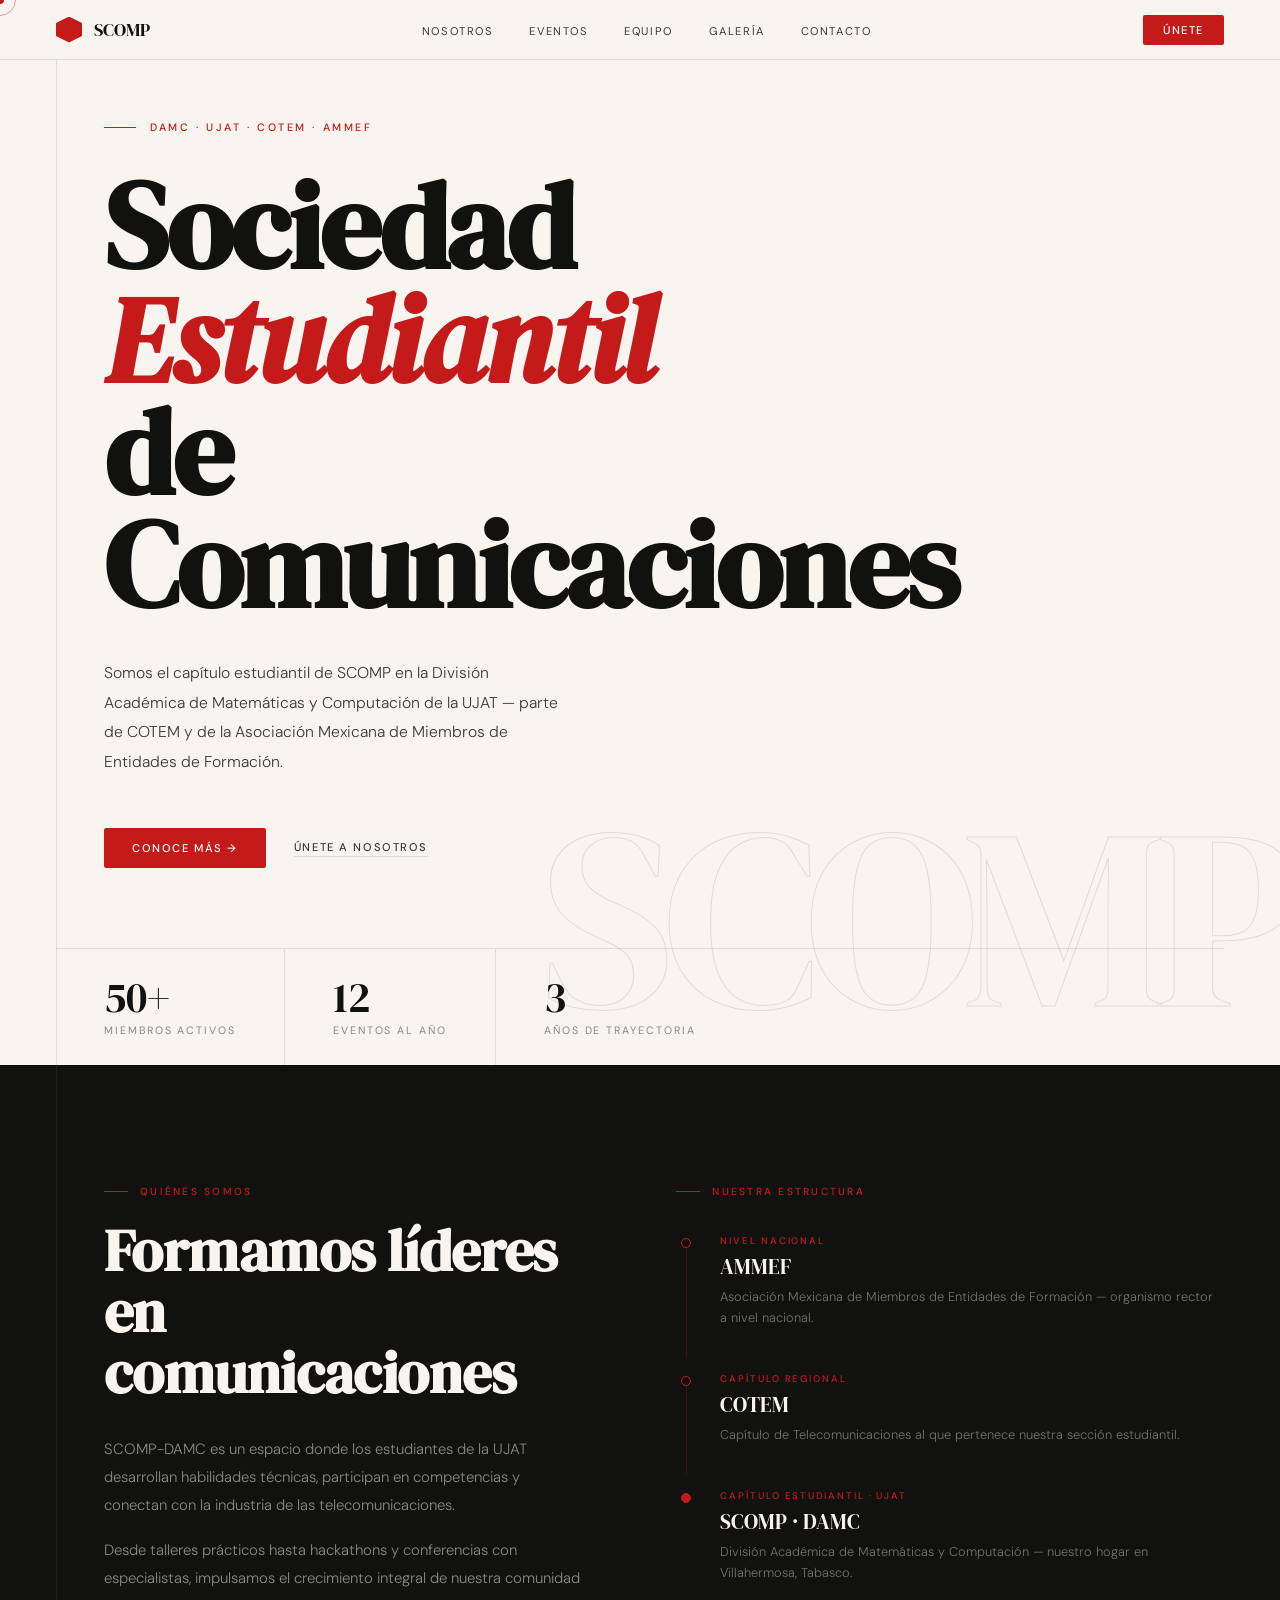
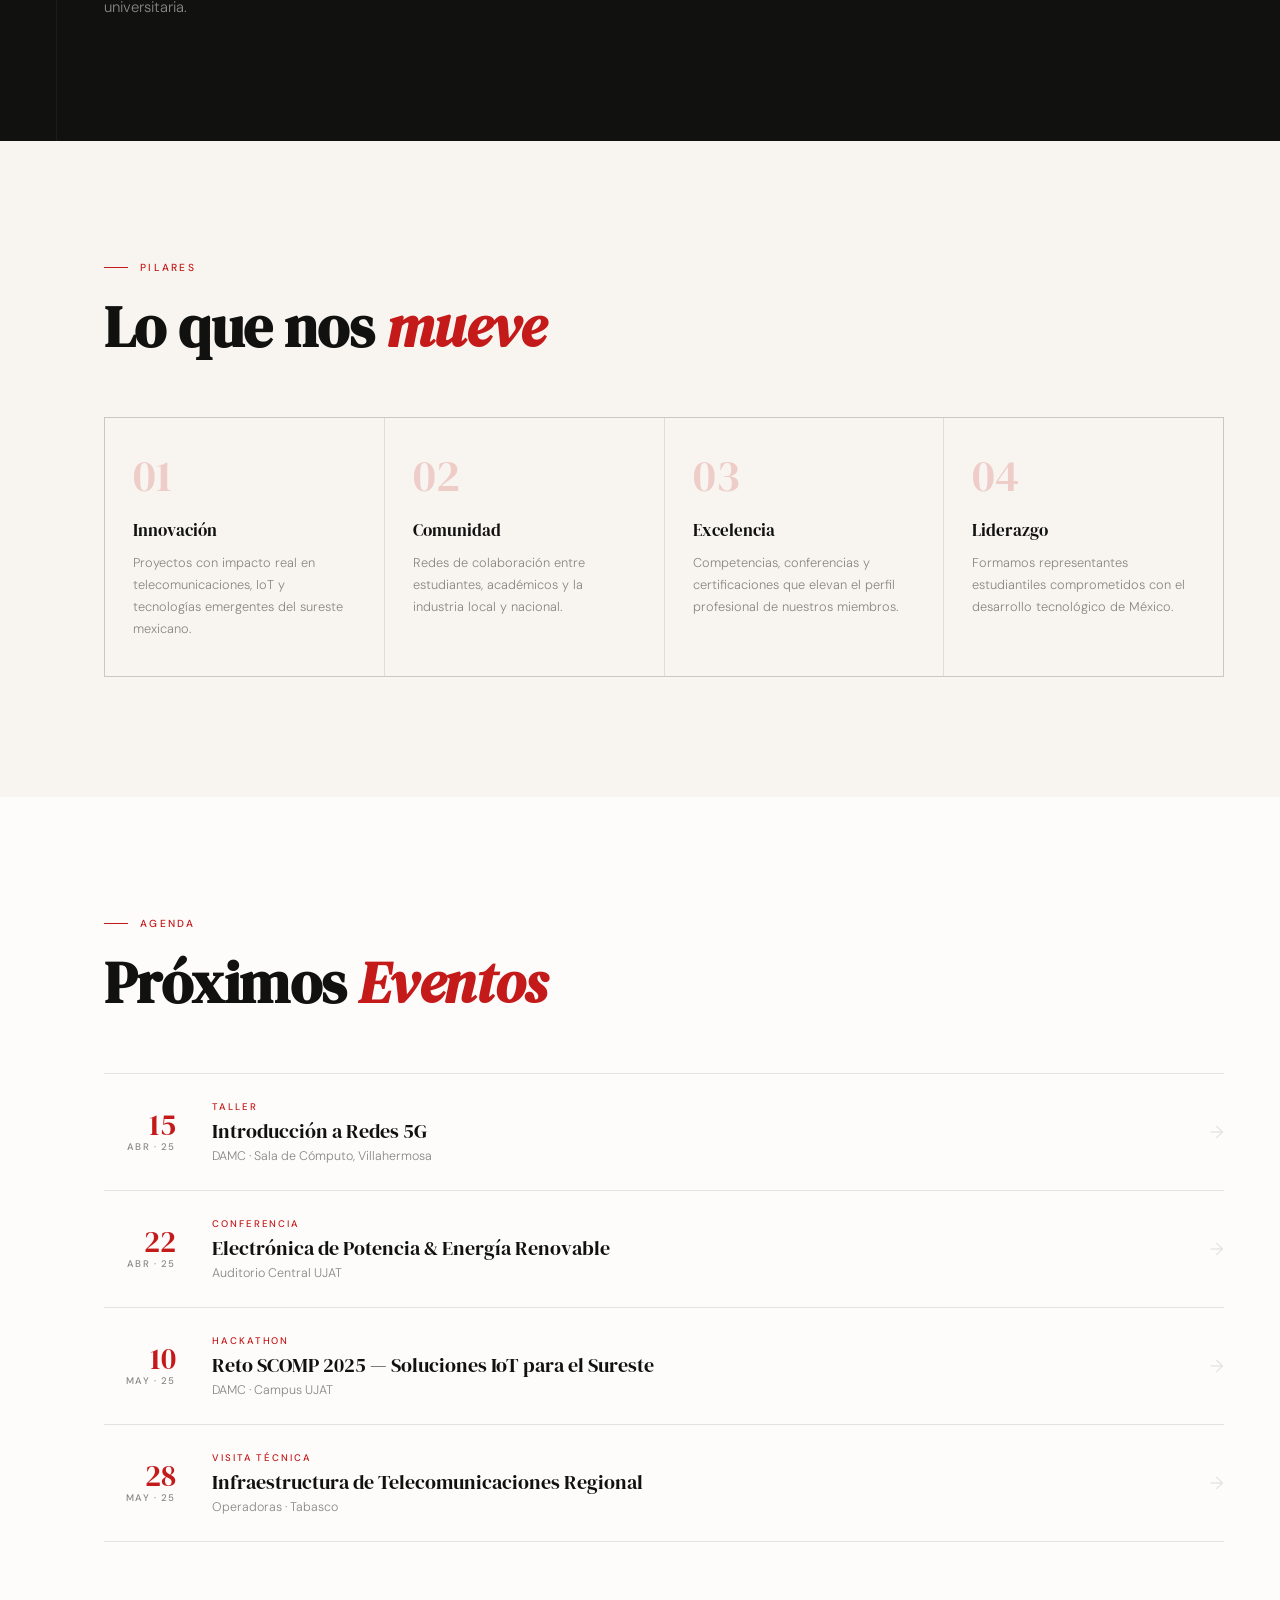
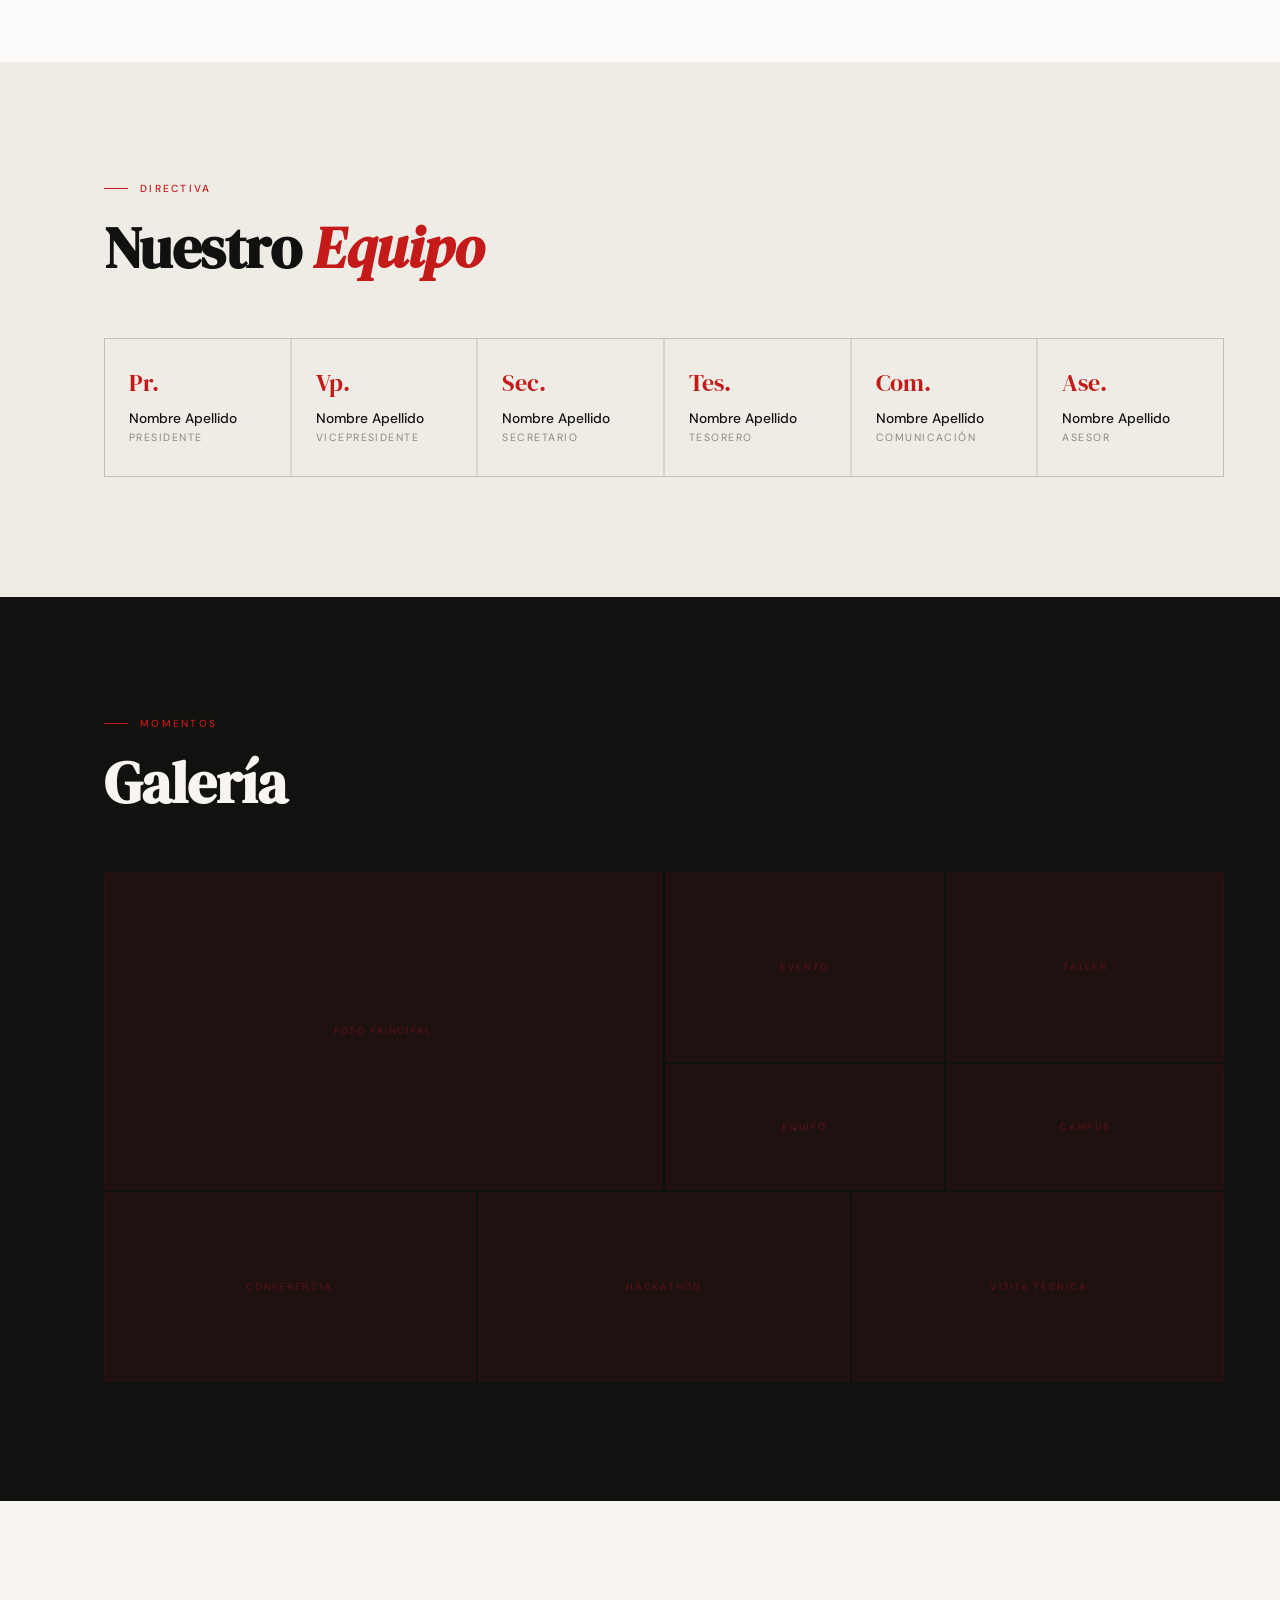
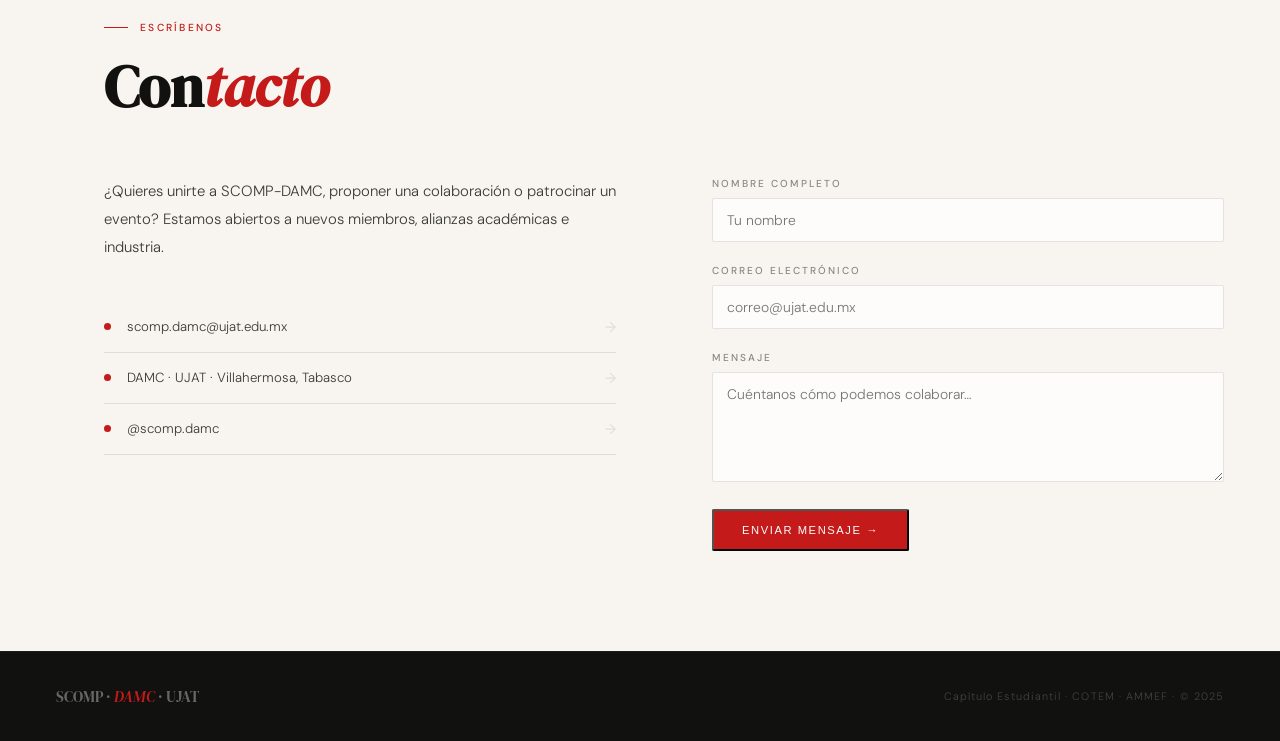
==== index.html @ 167474f5 "Rename SCOMP PAGINA.html to index.html" ====
<!DOCTYPE html>
<html lang="es">
<head>
  <meta charset="UTF-8"/>
  <meta name="viewport" content="width=device-width, initial-scale=1.0"/>
  <title>SCOMP · DAMC–UJAT</title>
  <link rel="preconnect" href="https://fonts.googleapis.com">
  <link href="https://fonts.googleapis.com/css2?family=DM+Serif+Display:ital@0;1&family=DM+Sans:ital,wght@0,200;0,300;0,400;0,500;1,300&display=swap" rel="stylesheet">
  <style>
    :root {
      --red:     #C41A1A;
      --red-dim: rgba(196,26,26,.08);
      --ink:     #111110;
      --ink-2:   #3a3a38;
      --ink-3:   #888882;
      --paper:   #F8F5F0;
      --paper-2: #EFECE6;
      --white:   #FDFCFB;
      --line:    rgba(17,17,16,.1);
      --serif:   'DM Serif Display', Georgia, serif;
      --sans:    'DM Sans', system-ui, sans-serif;
    }
    *, *::before, *::after { box-sizing: border-box; margin: 0; padding: 0; }
    html { scroll-behavior: smooth; }
    body {
      font-family: var(--sans);
      background: var(--paper);
      color: var(--ink);
      -webkit-font-smoothing: antialiased;
      overflow-x: hidden;
    }

    /* CURSOR */
    .cursor {
      width: 8px; height: 8px; background: var(--red); border-radius: 50%;
      position: fixed; top: 0; left: 0; z-index: 9999; pointer-events: none;
      transform: translate(-50%,-50%); transition: transform .12s ease;
    }
    .cursor-ring {
      width: 32px; height: 32px; border: 1px solid var(--red); border-radius: 50%;
      position: fixed; top: 0; left: 0; z-index: 9998; pointer-events: none;
      transform: translate(-50%,-50%); transition: transform .35s ease; opacity: .4;
    }

    /* NAV */
    nav {
      position: fixed; inset: 0 0 auto 0; z-index: 900;
      display: flex; align-items: center; justify-content: space-between;
      padding: 0 56px; height: 60px;
      background: rgba(248,245,240,.9);
      backdrop-filter: blur(20px);
      border-bottom: 1px solid var(--line);
    }
    .nav-brand { display: flex; align-items: center; gap: 12px; text-decoration: none; }
    .nav-mark {
      width: 26px; height: 26px; background: var(--red); flex-shrink: 0;
      clip-path: polygon(50% 0%,100% 25%,100% 75%,50% 100%,0% 75%,0% 25%);
    }
    .nav-name { font-family: var(--serif); font-size: 1.1rem; color: var(--ink); }
    .nav-links { display: flex; gap: 36px; list-style: none; }
    .nav-links a {
      font-size: .7rem; font-weight: 400; letter-spacing: .14em; text-transform: uppercase;
      color: var(--ink-2); text-decoration: none; position: relative; transition: color .2s;
    }
    .nav-links a::after {
      content: ''; position: absolute; left: 0; right: 100%; bottom: -2px;
      height: 1px; background: var(--red); transition: right .25s;
    }
    .nav-links a:hover { color: var(--red); }
    .nav-links a:hover::after { right: 0; }
    .nav-cta {
      font-size: .7rem; font-weight: 500; letter-spacing: .14em; text-transform: uppercase;
      color: var(--white); background: var(--red); padding: 8px 20px; border-radius: 2px;
      text-decoration: none; transition: opacity .2s;
    }
    .nav-cta:hover { opacity: .82; }

    /* HERO */
    #inicio {
      min-height: 100svh; padding: 120px 56px 0;
      display: grid; grid-template-rows: 1fr auto;
      position: relative; overflow: hidden;
    }
    #inicio::before {
      content: ''; position: absolute; left: 56px; top: 0; bottom: 0;
      width: 1px; background: var(--line);
    }
    .hero-content {
      display: flex; flex-direction: column; justify-content: center;
      padding-left: 48px; max-width: 820px;
    }
    .hero-eyebrow {
      display: flex; align-items: center; gap: 14px; margin-bottom: 36px;
    }
    .eyebrow-line { width: 32px; height: 1px; background: var(--red); }
    .eyebrow-text {
      font-size: .67rem; font-weight: 500; letter-spacing: .24em; text-transform: uppercase;
      color: var(--red);
    }
    .hero-h1 {
      font-family: var(--serif);
      font-size: clamp(4rem, 9.5vw, 8.5rem);
      line-height: .93; letter-spacing: -.02em; color: var(--ink); margin-bottom: 36px;
    }
    .hero-h1 em { font-style: italic; color: var(--red); }
    .hero-body {
      font-size: .98rem; font-weight: 300; line-height: 1.88;
      color: var(--ink-2); max-width: 460px; margin-bottom: 52px;
    }
    .hero-actions { display: flex; align-items: center; gap: 28px; }
    .btn {
      display: inline-flex; align-items: center; gap: 8px;
      font-size: .7rem; font-weight: 500; letter-spacing: .14em;
      text-transform: uppercase; text-decoration: none; transition: all .22s;
    }
    .btn-filled {
      background: var(--red); color: var(--white);
      padding: 13px 28px; border-radius: 2px;
    }
    .btn-filled:hover { opacity: .85; transform: translateY(-1px); }
    .btn-ghost {
      color: var(--ink-2); border-bottom: 1px solid var(--line); padding-bottom: 2px;
    }
    .btn-ghost:hover { color: var(--red); border-color: var(--red); }
    .hero-stats {
      display: flex; padding-left: 48px;
      border-top: 1px solid var(--line); margin-top: 80px;
    }
    .stat {
      padding: 28px 48px 28px 0; border-right: 1px solid var(--line); margin-right: 48px;
    }
    .stat:last-child { border-right: none; }
    .stat-n { font-family: var(--serif); font-size: 2.6rem; line-height: 1; color: var(--ink); margin-bottom: 4px; }
    .stat-l { font-size: .67rem; font-weight: 400; letter-spacing: .18em; text-transform: uppercase; color: var(--ink-3); }
    .hero-bg-word {
      position: absolute; right: -10px; bottom: 20px;
      font-family: var(--serif); font-size: clamp(9rem, 20vw, 18rem);
      color: transparent; -webkit-text-stroke: 1px var(--line);
      line-height: 1; user-select: none; pointer-events: none; letter-spacing: -.04em;
      animation: driftUp 14s ease-in-out infinite alternate;
    }
    @keyframes driftUp { from { transform: translateY(0); } to { transform: translateY(-28px); } }

    /* NOSOTROS */
    #nosotros { background: var(--ink); padding: 120px 56px; position: relative; overflow: hidden; }
    #nosotros::after {
      content: ''; position: absolute; top: 0; left: 56px;
      width: 1px; height: 100%; background: rgba(255,255,255,.05);
    }
    .about-grid {
      display: grid; grid-template-columns: 1fr 1.15fr; gap: 96px; padding-left: 48px;
    }
    .label { display: flex; align-items: center; gap: 12px; margin-bottom: 22px; }
    .label span {
      font-size: .64rem; font-weight: 500; letter-spacing: .22em; text-transform: uppercase; color: var(--red);
    }
    .label::before { content: ''; width: 24px; height: 1px; background: var(--red); }
    .section-h {
      font-family: var(--serif); font-size: clamp(2.2rem, 4.5vw, 3.8rem);
      line-height: 1.06; letter-spacing: -.01em;
    }
    .about-left .section-h { color: #F8F5F0; margin-bottom: 32px; }
    .about-desc { font-size: .93rem; font-weight: 300; line-height: 1.9; color: rgba(248,245,240,.52); }
    .about-desc + .about-desc { margin-top: 1.1em; }

    /* hierarchy */
    .hierarchy { display: flex; flex-direction: column; }
    .h-item { display: flex; align-items: stretch; gap: 24px; position: relative; }
    .h-spine { display: flex; flex-direction: column; align-items: center; flex-shrink: 0; width: 20px; }
    .h-dot {
      width: 10px; height: 10px; border-radius: 50%;
      border: 1.5px solid var(--red); background: transparent; flex-shrink: 0;
      margin-top: 18px; transition: background .2s;
    }
    .h-item:hover .h-dot { background: var(--red); }
    .h-line { flex: 1; width: 1px; background: rgba(196,26,26,.22); }
    .h-item:last-child .h-line { display: none; }
    .h-body { padding: 14px 0 30px; }
    .h-tag { font-size: .6rem; font-weight: 500; letter-spacing: .2em; text-transform: uppercase; color: var(--red); margin-bottom: 5px; }
    .h-name { font-family: var(--serif); font-size: 1.3rem; color: #F8F5F0; margin-bottom: 5px; }
    .h-desc { font-size: .8rem; font-weight: 300; line-height: 1.65; color: rgba(248,245,240,.42); }

    /* VALORES */
    #valores { background: var(--paper); padding: 120px 56px; }
    .valores-inner { padding-left: 48px; }
    .valores-grid {
      display: grid; grid-template-columns: repeat(4, 1fr);
      gap: 1px; background: var(--line); border: 1px solid var(--line); margin-top: 60px;
    }
    .valor-card { background: var(--paper); padding: 36px 28px; transition: background .22s; }
    .valor-card:hover { background: var(--paper-2); }
    .valor-num {
      font-family: var(--serif); font-size: 2.8rem; color: var(--red);
      opacity: .18; line-height: 1; margin-bottom: 20px;
    }
    .valor-title { font-family: var(--serif); font-size: 1.05rem; color: var(--ink); margin-bottom: 10px; }
    .valor-text { font-size: .8rem; font-weight: 300; line-height: 1.72; color: var(--ink-3); }

    /* EVENTOS */
    #eventos { background: var(--white); padding: 120px 56px; }
    .eventos-inner { padding-left: 48px; }
    .eventos-list { margin-top: 60px; }
    .event-row {
      display: grid; grid-template-columns: 72px 1fr auto;
      align-items: center; gap: 36px;
      padding: 26px 0; border-top: 1px solid var(--line);
      transition: padding-left .22s, padding-right .22s;
    }
    .event-row:last-child { border-bottom: 1px solid var(--line); }
    .event-row:hover { padding-left: 14px; padding-right: 14px; }
    .event-date-col { text-align: right; flex-shrink: 0; }
    .event-dd { font-family: var(--serif); font-size: 1.9rem; line-height: 1; color: var(--red); }
    .event-mmyy { font-size: .6rem; font-weight: 500; letter-spacing: .16em; text-transform: uppercase; color: var(--ink-3); }
    .event-kind { font-size: .6rem; font-weight: 500; letter-spacing: .2em; text-transform: uppercase; color: var(--red); margin-bottom: 4px; }
    .event-name { font-family: var(--serif); font-size: 1.25rem; color: var(--ink); margin-bottom: 3px; }
    .event-place { font-size: .78rem; font-weight: 300; color: var(--ink-3); }
    .event-arrow { font-size: 1.1rem; color: var(--line); transition: color .2s, transform .2s; flex-shrink: 0; }
    .event-row:hover .event-arrow { color: var(--red); transform: translateX(4px); }

    /* EQUIPO */
    #equipo { background: var(--paper-2); padding: 120px 56px; }
    .equipo-inner { padding-left: 48px; }
    .equipo-grid {
      display: grid; grid-template-columns: repeat(auto-fill, minmax(175px, 1fr));
      gap: 2px; background: var(--line); border: 1px solid var(--line); margin-top: 60px;
    }
    .member { background: var(--paper-2); padding: 32px 24px; transition: background .2s; }
    .member:hover { background: var(--white); }
    .member-initials { font-family: var(--serif); font-size: 1.5rem; color: var(--red); margin-bottom: 14px; line-height: 1; }
    .member-name { font-size: .86rem; font-weight: 500; color: var(--ink); margin-bottom: 4px; }
    .member-role { font-size: .66rem; font-weight: 400; letter-spacing: .14em; text-transform: uppercase; color: var(--ink-3); }

    /* GALERÍA */
    #galeria { background: var(--ink); padding: 120px 56px; }
    .galeria-inner { padding-left: 48px; }
    #galeria .section-h { color: #F8F5F0; margin-bottom: 60px; }
    .gallery-masonry {
      display: grid; grid-template-columns: repeat(12, 1fr);
      grid-auto-rows: 60px; gap: 4px;
    }
    .gimg {
      background: rgba(196,26,26,.07); border: 1px solid rgba(196,26,26,.1);
      display: flex; align-items: center; justify-content: center;
      transition: background .25s, border-color .25s;
    }
    .gimg:hover { background: rgba(196,26,26,.15); border-color: rgba(196,26,26,.28); }
    .gimg:nth-child(1) { grid-column: 1 / 7; grid-row: span 5; }
    .gimg:nth-child(2) { grid-column: 7 / 10; grid-row: span 3; }
    .gimg:nth-child(3) { grid-column: 10 / 13; grid-row: span 3; }
    .gimg:nth-child(4) { grid-column: 7 / 10; grid-row: span 2; }
    .gimg:nth-child(5) { grid-column: 10 / 13; grid-row: span 2; }
    .gimg:nth-child(6) { grid-column: 1 / 5; grid-row: span 3; }
    .gimg:nth-child(7) { grid-column: 5 / 9; grid-row: span 3; }
    .gimg:nth-child(8) { grid-column: 9 / 13; grid-row: span 3; }
    .gimg-label { font-size: .6rem; font-weight: 500; letter-spacing: .18em; text-transform: uppercase; color: rgba(196,26,26,.35); }

    /* CONTACTO */
    #contacto { background: var(--paper); padding: 120px 56px 100px; }
    .contacto-inner { padding-left: 48px; }
    .contacto-grid { display: grid; grid-template-columns: 1fr 1fr; gap: 96px; margin-top: 60px; }
    .contacto-left p { font-size: .93rem; font-weight: 300; line-height: 1.9; color: var(--ink-2); margin-bottom: 40px; }
    .contact-item {
      display: flex; align-items: center; gap: 16px;
      padding: 16px 0; border-bottom: 1px solid var(--line);
      text-decoration: none; transition: padding-left .2s;
    }
    .contact-item:hover { padding-left: 6px; }
    .ci-icon { width: 7px; height: 7px; border-radius: 50%; background: var(--red); flex-shrink: 0; }
    .ci-text { font-size: .83rem; font-weight: 300; color: var(--ink-2); }
    .ci-arrow { margin-left: auto; font-size: .9rem; color: var(--line); transition: color .2s; }
    .contact-item:hover .ci-arrow { color: var(--red); }
    .field { margin-bottom: 22px; }
    .field label {
      display: block; font-size: .63rem; font-weight: 500; letter-spacing: .2em;
      text-transform: uppercase; color: var(--ink-3); margin-bottom: 8px;
    }
    .field input, .field textarea {
      width: 100%; background: var(--white); border: 1px solid var(--line);
      border-radius: 2px; padding: 12px 14px;
      font-family: var(--sans); font-size: .87rem; font-weight: 300; color: var(--ink);
      outline: none; transition: border-color .2s;
    }
    .field input:focus, .field textarea:focus { border-color: var(--red); }
    .field textarea { min-height: 110px; resize: vertical; }

    /* FOOTER */
    footer {
      background: var(--ink); padding: 34px 56px;
      display: flex; align-items: center; justify-content: space-between;
      border-top: 1px solid rgba(255,255,255,.05);
    }
    .footer-brand { font-family: var(--serif); font-size: .95rem; color: rgba(248,245,240,.38); }
    .footer-brand em { font-style: italic; color: var(--red); }
    .footer-meta { font-size: .67rem; font-weight: 300; letter-spacing: .1em; color: rgba(248,245,240,.22); }

    /* REVEAL */
    .reveal { opacity: 0; transform: translateY(22px); transition: opacity .65s ease, transform .65s ease; }
    .reveal.visible { opacity: 1; transform: translateY(0); }

    /* RESPONSIVE */
    @media (max-width: 960px) {
      nav { padding: 0 24px; }
      .nav-links { display: none; }
      #inicio, #nosotros, #valores, #eventos, #equipo, #galeria, #contacto { padding-left: 24px; padding-right: 24px; }
      #inicio::before { left: 24px; }
      .hero-content, .about-grid, .valores-inner, .eventos-inner, .equipo-inner, .galeria-inner, .contacto-inner { padding-left: 16px; }
      .about-grid { grid-template-columns: 1fr; gap: 56px; }
      .valores-grid { grid-template-columns: 1fr 1fr; }
      .contacto-grid { grid-template-columns: 1fr; gap: 48px; }
      .gallery-masonry { display: grid; grid-template-columns: 1fr 1fr; grid-auto-rows: 100px; }
      .gimg:nth-child(n) { grid-column: span 1 !important; grid-row: span 1 !important; }
      .gimg:nth-child(1) { grid-column: span 2 !important; grid-row: span 2 !important; }
      footer { padding: 28px 24px; flex-direction: column; gap: 10px; text-align: center; }
    }
  </style>
</head>
<body>

  <div class="cursor" id="cur"></div>
  <div class="cursor-ring" id="ring"></div>

  <!-- NAV -->
  <nav>
    <a href="#inicio" class="nav-brand">
      <div class="nav-mark"></div>
      <span class="nav-name">SCOMP</span>
    </a>
    <ul class="nav-links">
      <li><a href="#nosotros">Nosotros</a></li>
      <li><a href="#eventos">Eventos</a></li>
      <li><a href="#equipo">Equipo</a></li>
      <li><a href="#galeria">Galería</a></li>
      <li><a href="#contacto">Contacto</a></li>
    </ul>
    <a href="#contacto" class="nav-cta">Únete</a>
  </nav>

  <!-- HERO -->
  <section id="inicio">
    <div class="hero-bg-word">SCOMP</div>
    <div class="hero-content">
      <div class="hero-eyebrow reveal">
        <div class="eyebrow-line"></div>
        <span class="eyebrow-text">DAMC · UJAT · COTEM · AMMEF</span>
      </div>
      <h1 class="hero-h1 reveal">
        Sociedad<br/><em>Estudiantil</em><br/>de Comunicaciones
      </h1>
      <p class="hero-body reveal">
        Somos el capítulo estudiantil de SCOMP en la División Académica de Matemáticas y
        Computación de la UJAT — parte de COTEM y de la Asociación Mexicana de Miembros
        de Entidades de Formación.
      </p>
      <div class="hero-actions reveal">
        <a href="#nosotros" class="btn btn-filled">Conoce más &rarr;</a>
        <a href="#contacto" class="btn btn-ghost">Únete a nosotros</a>
      </div>
    </div>
    <div class="hero-stats reveal">
      <div class="stat">
        <div class="stat-n">50+</div>
        <div class="stat-l">Miembros activos</div>
      </div>
      <div class="stat">
        <div class="stat-n">12</div>
        <div class="stat-l">Eventos al año</div>
      </div>
      <div class="stat">
        <div class="stat-n">3</div>
        <div class="stat-l">Años de trayectoria</div>
      </div>
    </div>
  </section>

  <!-- NOSOTROS -->
  <section id="nosotros">
    <div class="about-grid">
      <div class="about-left reveal">
        <div class="label"><span>Quiénes somos</span></div>
        <h2 class="section-h">Formamos líderes en comunicaciones</h2>
        <p class="about-desc">SCOMP-DAMC es un espacio donde los estudiantes de la UJAT desarrollan habilidades técnicas, participan en competencias y conectan con la industria de las telecomunicaciones.</p>
        <p class="about-desc">Desde talleres prácticos hasta hackathons y conferencias con especialistas, impulsamos el crecimiento integral de nuestra comunidad universitaria.</p>
      </div>
      <div class="reveal">
        <div class="label"><span>Nuestra estructura</span></div>
        <div class="hierarchy">
          <div class="h-item">
            <div class="h-spine"><div class="h-dot"></div><div class="h-line"></div></div>
            <div class="h-body">
              <div class="h-tag">Nivel Nacional</div>
              <div class="h-name">AMMEF</div>
              <div class="h-desc">Asociación Mexicana de Miembros de Entidades de Formación — organismo rector a nivel nacional.</div>
            </div>
          </div>
          <div class="h-item">
            <div class="h-spine"><div class="h-dot"></div><div class="h-line"></div></div>
            <div class="h-body">
              <div class="h-tag">Capítulo Regional</div>
              <div class="h-name">COTEM</div>
              <div class="h-desc">Capítulo de Telecomunicaciones al que pertenece nuestra sección estudiantil.</div>
            </div>
          </div>
          <div class="h-item">
            <div class="h-spine"><div class="h-dot" style="background:var(--red);border-color:var(--red);"></div></div>
            <div class="h-body">
              <div class="h-tag">Capítulo Estudiantil · UJAT</div>
              <div class="h-name">SCOMP · DAMC</div>
              <div class="h-desc">División Académica de Matemáticas y Computación — nuestro hogar en Villahermosa, Tabasco.</div>
            </div>
          </div>
        </div>
      </div>
    </div>
  </section>

  <!-- VALORES -->
  <section id="valores">
    <div class="valores-inner">
      <div class="label reveal"><span>Pilares</span></div>
      <h2 class="section-h reveal" style="color:var(--ink)">Lo que nos <em style="font-family:var(--serif);color:var(--red)">mueve</em></h2>
      <div class="valores-grid">
        <div class="valor-card reveal"><div class="valor-num">01</div><div class="valor-title">Innovación</div><div class="valor-text">Proyectos con impacto real en telecomunicaciones, IoT y tecnologías emergentes del sureste mexicano.</div></div>
        <div class="valor-card reveal"><div class="valor-num">02</div><div class="valor-title">Comunidad</div><div class="valor-text">Redes de colaboración entre estudiantes, académicos y la industria local y nacional.</div></div>
        <div class="valor-card reveal"><div class="valor-num">03</div><div class="valor-title">Excelencia</div><div class="valor-text">Competencias, conferencias y certificaciones que elevan el perfil profesional de nuestros miembros.</div></div>
        <div class="valor-card reveal"><div class="valor-num">04</div><div class="valor-title">Liderazgo</div><div class="valor-text">Formamos representantes estudiantiles comprometidos con el desarrollo tecnológico de México.</div></div>
      </div>
    </div>
  </section>

  <!-- EVENTOS -->
  <section id="eventos">
    <div class="eventos-inner">
      <div class="label reveal"><span>Agenda</span></div>
      <h2 class="section-h reveal" style="color:var(--ink)">Próximos <em style="font-family:var(--serif);color:var(--red)">Eventos</em></h2>
      <div class="eventos-list">
        <div class="event-row reveal">
          <div class="event-date-col"><div class="event-dd">15</div><div class="event-mmyy">Abr · 25</div></div>
          <div><div class="event-kind">Taller</div><div class="event-name">Introducción a Redes 5G</div><div class="event-place">DAMC · Sala de Cómputo, Villahermosa</div></div>
          <div class="event-arrow">→</div>
        </div>
        <div class="event-row reveal">
          <div class="event-date-col"><div class="event-dd">22</div><div class="event-mmyy">Abr · 25</div></div>
          <div><div class="event-kind">Conferencia</div><div class="event-name">Electrónica de Potencia & Energía Renovable</div><div class="event-place">Auditorio Central UJAT</div></div>
          <div class="event-arrow">→</div>
        </div>
        <div class="event-row reveal">
          <div class="event-date-col"><div class="event-dd">10</div><div class="event-mmyy">May · 25</div></div>
          <div><div class="event-kind">Hackathon</div><div class="event-name">Reto SCOMP 2025 — Soluciones IoT para el Sureste</div><div class="event-place">DAMC · Campus UJAT</div></div>
          <div class="event-arrow">→</div>
        </div>
        <div class="event-row reveal">
          <div class="event-date-col"><div class="event-dd">28</div><div class="event-mmyy">May · 25</div></div>
          <div><div class="event-kind">Visita Técnica</div><div class="event-name">Infraestructura de Telecomunicaciones Regional</div><div class="event-place">Operadoras · Tabasco</div></div>
          <div class="event-arrow">→</div>
        </div>
      </div>
    </div>
  </section>

  <!-- EQUIPO -->
  <section id="equipo">
    <div class="equipo-inner">
      <div class="label reveal"><span>Directiva</span></div>
      <h2 class="section-h reveal" style="color:var(--ink)">Nuestro <em style="font-family:var(--serif);color:var(--red)">Equipo</em></h2>
      <div class="equipo-grid">
        <div class="member reveal"><div class="member-initials">Pr.</div><div class="member-name">Nombre Apellido</div><div class="member-role">Presidente</div></div>
        <div class="member reveal"><div class="member-initials">Vp.</div><div class="member-name">Nombre Apellido</div><div class="member-role">Vicepresidente</div></div>
        <div class="member reveal"><div class="member-initials">Sec.</div><div class="member-name">Nombre Apellido</div><div class="member-role">Secretario</div></div>
        <div class="member reveal"><div class="member-initials">Tes.</div><div class="member-name">Nombre Apellido</div><div class="member-role">Tesorero</div></div>
        <div class="member reveal"><div class="member-initials">Com.</div><div class="member-name">Nombre Apellido</div><div class="member-role">Comunicación</div></div>
        <div class="member reveal"><div class="member-initials">Ase.</div><div class="member-name">Nombre Apellido</div><div class="member-role">Asesor</div></div>
      </div>
    </div>
  </section>

  <!-- GALERÍA -->
  <section id="galeria">
    <div class="galeria-inner">
      <div class="label reveal"><span>Momentos</span></div>
      <h2 class="section-h reveal">Galería</h2>
      <div class="gallery-masonry">
        <div class="gimg reveal"><span class="gimg-label">Foto principal</span></div>
        <div class="gimg reveal"><span class="gimg-label">Evento</span></div>
        <div class="gimg reveal"><span class="gimg-label">Taller</span></div>
        <div class="gimg reveal"><span class="gimg-label">Equipo</span></div>
        <div class="gimg reveal"><span class="gimg-label">Campus</span></div>
        <div class="gimg reveal"><span class="gimg-label">Conferencia</span></div>
        <div class="gimg reveal"><span class="gimg-label">Hackathon</span></div>
        <div class="gimg reveal"><span class="gimg-label">Visita técnica</span></div>
      </div>
    </div>
  </section>

  <!-- CONTACTO -->
  <section id="contacto">
    <div class="contacto-inner">
      <div class="label reveal"><span>Escríbenos</span></div>
      <h2 class="section-h reveal" style="color:var(--ink)">Con<em style="color:var(--red)">tacto</em></h2>
      <div class="contacto-grid">
        <div class="contacto-left reveal">
          <p>¿Quieres unirte a SCOMP-DAMC, proponer una colaboración o patrocinar un evento? Estamos abiertos a nuevos miembros, alianzas académicas e industria.</p>
          <a href="mailto:scomp.damc@ujat.edu.mx" class="contact-item">
            <div class="ci-icon"></div><span class="ci-text">scomp.damc@ujat.edu.mx</span><span class="ci-arrow">→</span>
          </a>
          <a href="#" class="contact-item">
            <div class="ci-icon"></div><span class="ci-text">DAMC · UJAT · Villahermosa, Tabasco</span><span class="ci-arrow">→</span>
          </a>
          <a href="https://instagram.com/scomp.damc" class="contact-item" target="_blank">
            <div class="ci-icon"></div><span class="ci-text">@scomp.damc</span><span class="ci-arrow">→</span>
          </a>
        </div>
        <form onsubmit="return false;" class="reveal">
          <div class="field"><label>Nombre completo</label><input type="text" placeholder="Tu nombre"></div>
          <div class="field"><label>Correo electrónico</label><input type="email" placeholder="correo@ujat.edu.mx"></div>
          <div class="field"><label>Mensaje</label><textarea placeholder="Cuéntanos cómo podemos colaborar…"></textarea></div>
          <button class="btn btn-filled" type="submit">Enviar mensaje &rarr;</button>
        </form>
      </div>
    </div>
  </section>

  <!-- FOOTER -->
  <footer>
    <div class="footer-brand">SCOMP · <em>DAMC</em> · UJAT</div>
    <div class="footer-meta">Capítulo Estudiantil · COTEM · AMMEF · © 2025</div>
  </footer>

  <script>
    // Custom cursor
    const cur = document.getElementById('cur');
    const ring = document.getElementById('ring');
    document.addEventListener('mousemove', e => {
      cur.style.left = e.clientX + 'px';
      cur.style.top  = e.clientY + 'px';
      ring.style.left = e.clientX + 'px';
      ring.style.top  = e.clientY + 'px';
    });

    // Scroll reveal
    const obs = new IntersectionObserver(entries => {
      entries.forEach(e => {
        if (e.isIntersecting) {
          e.target.classList.add('visible');
          obs.unobserve(e.target);
        }
      });
    }, { threshold: 0.1 });

    document.querySelectorAll('.reveal').forEach((el, i) => {
      el.style.transitionDelay = (i % 4) * 0.08 + 's';
      obs.observe(el);
    });
  </script>
</body>
</html>
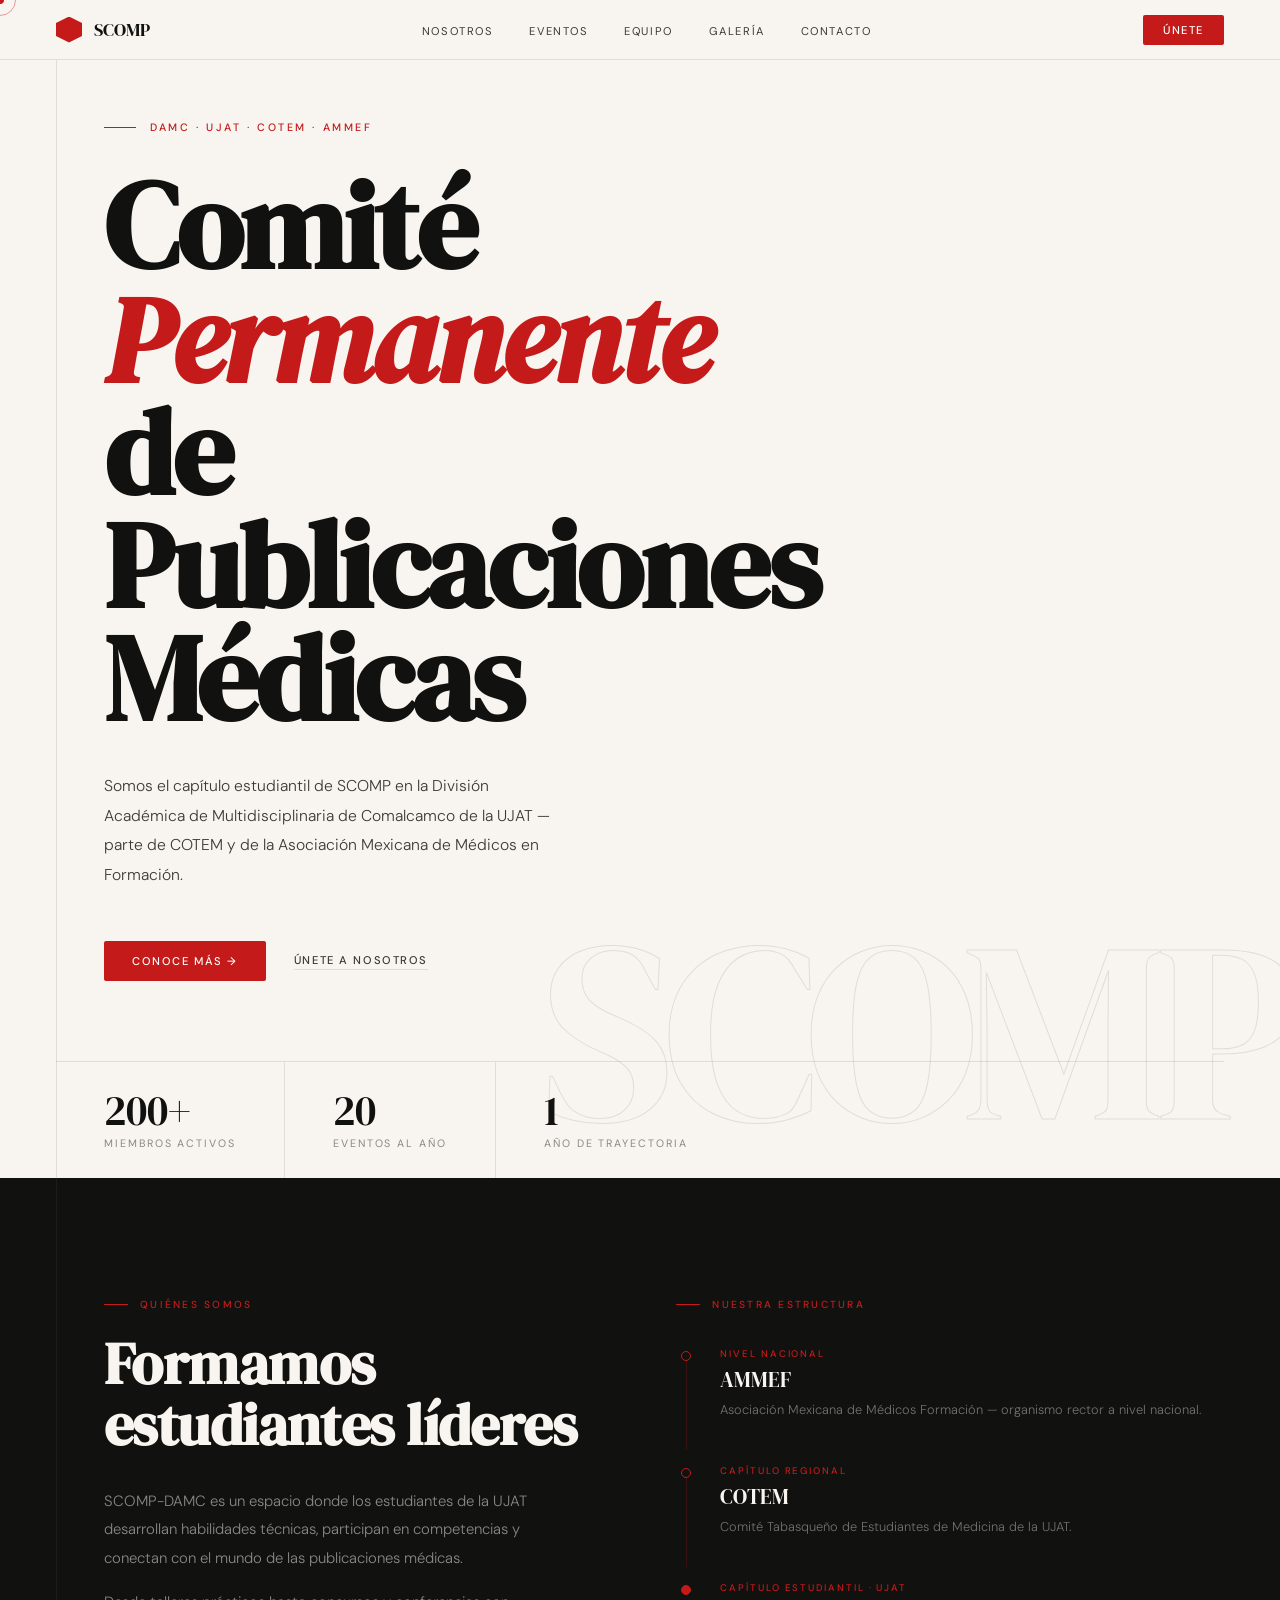
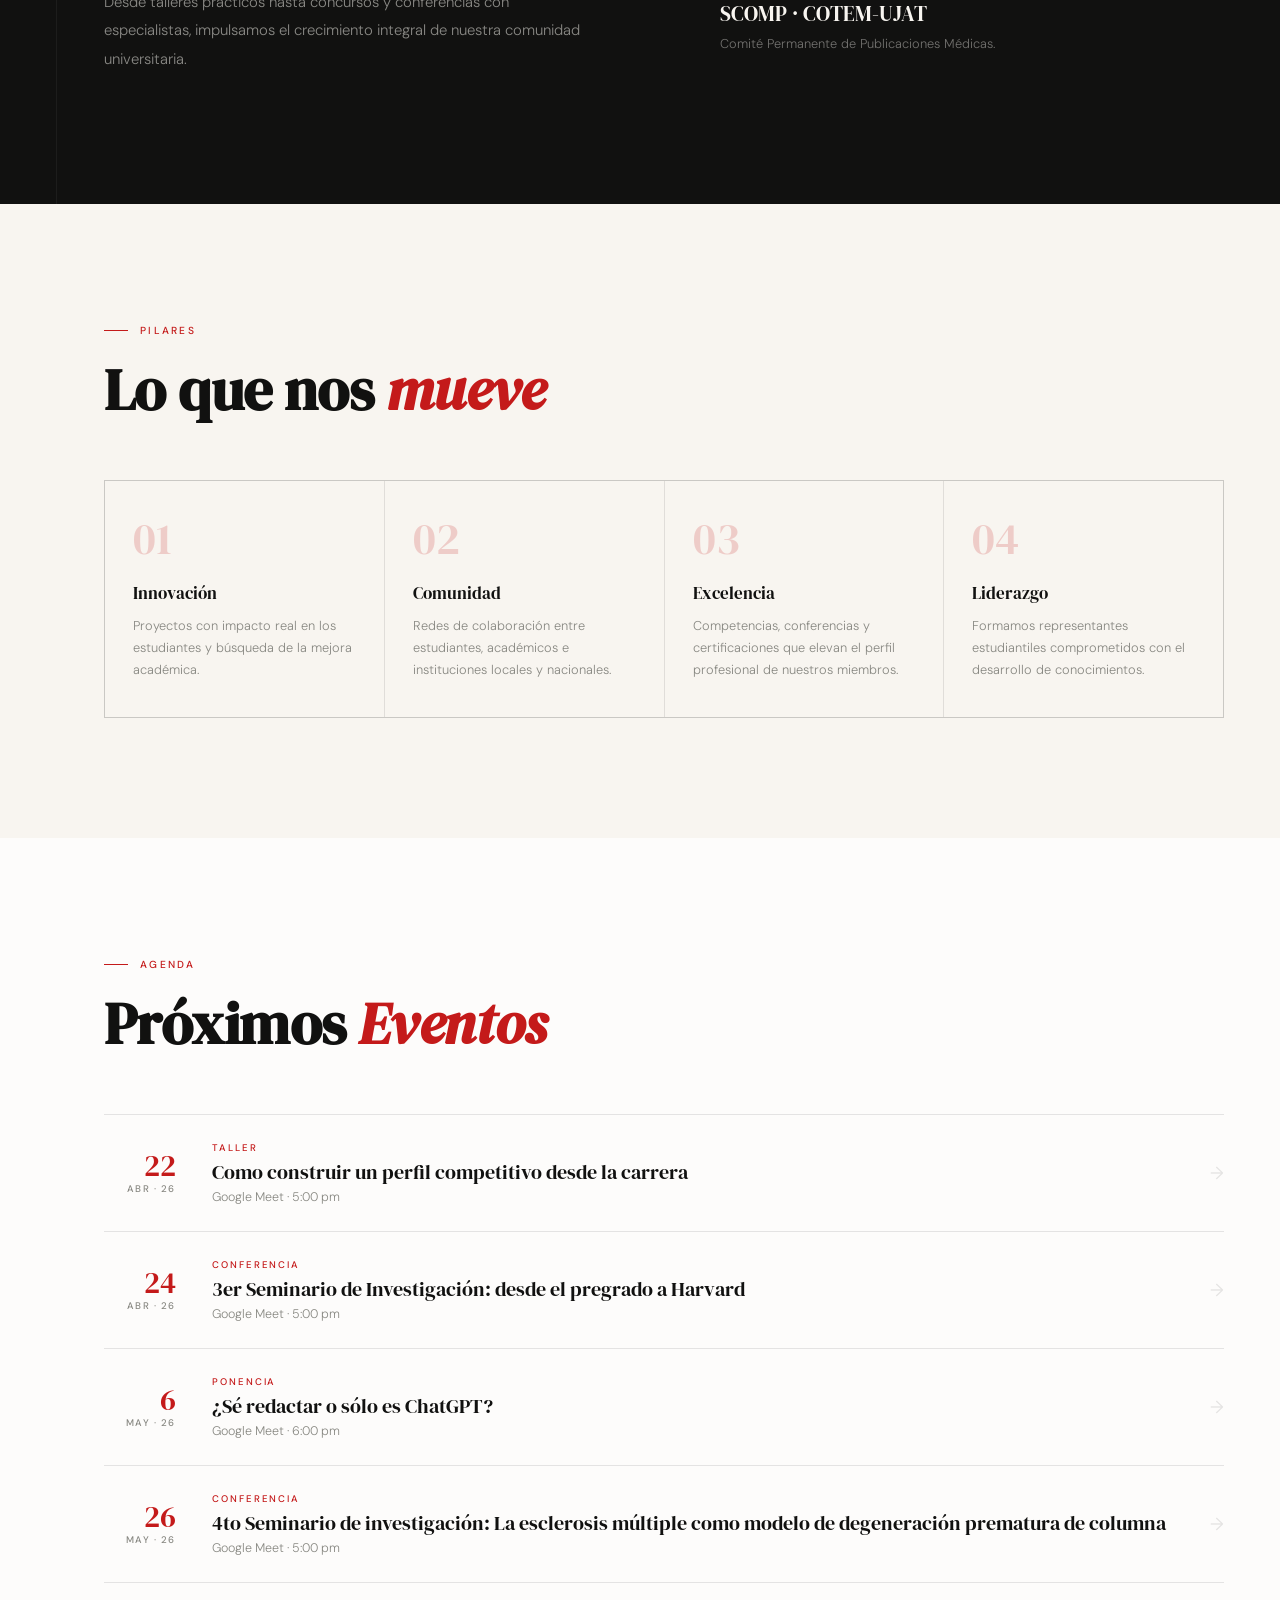
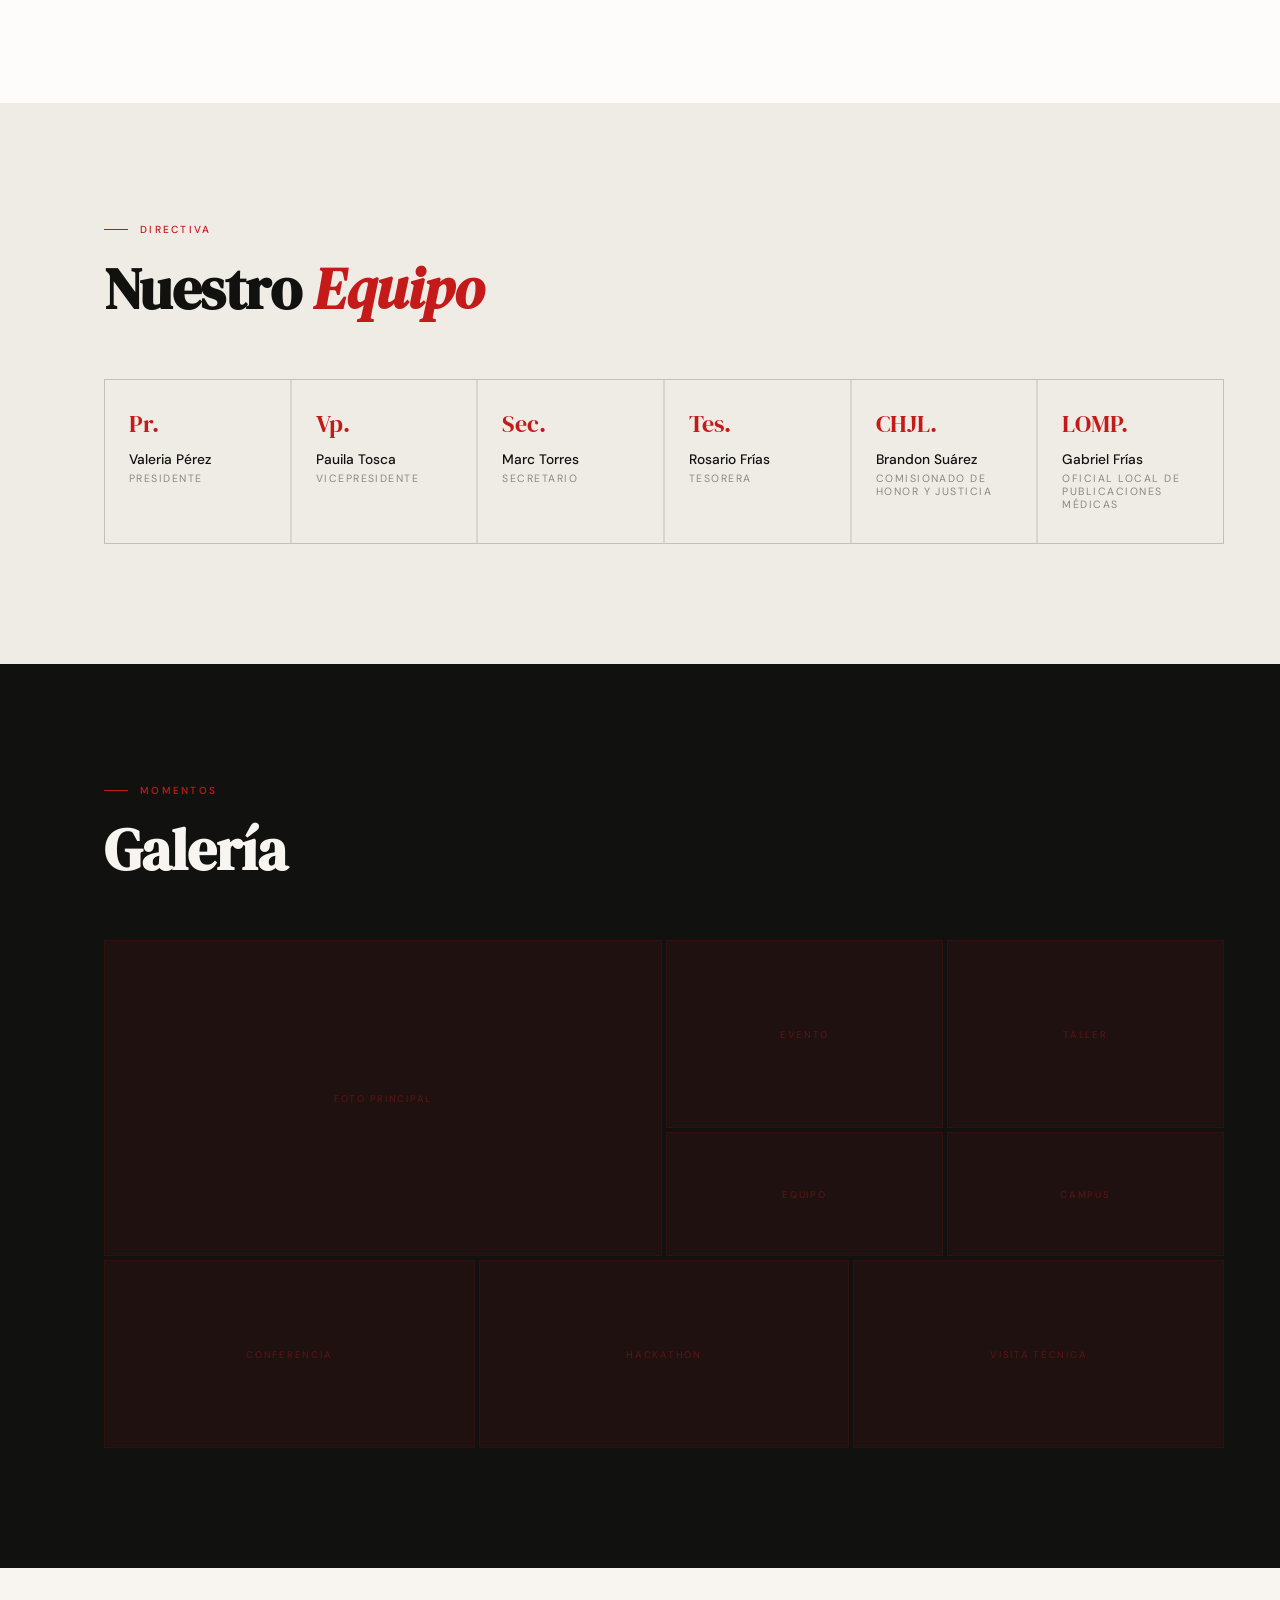
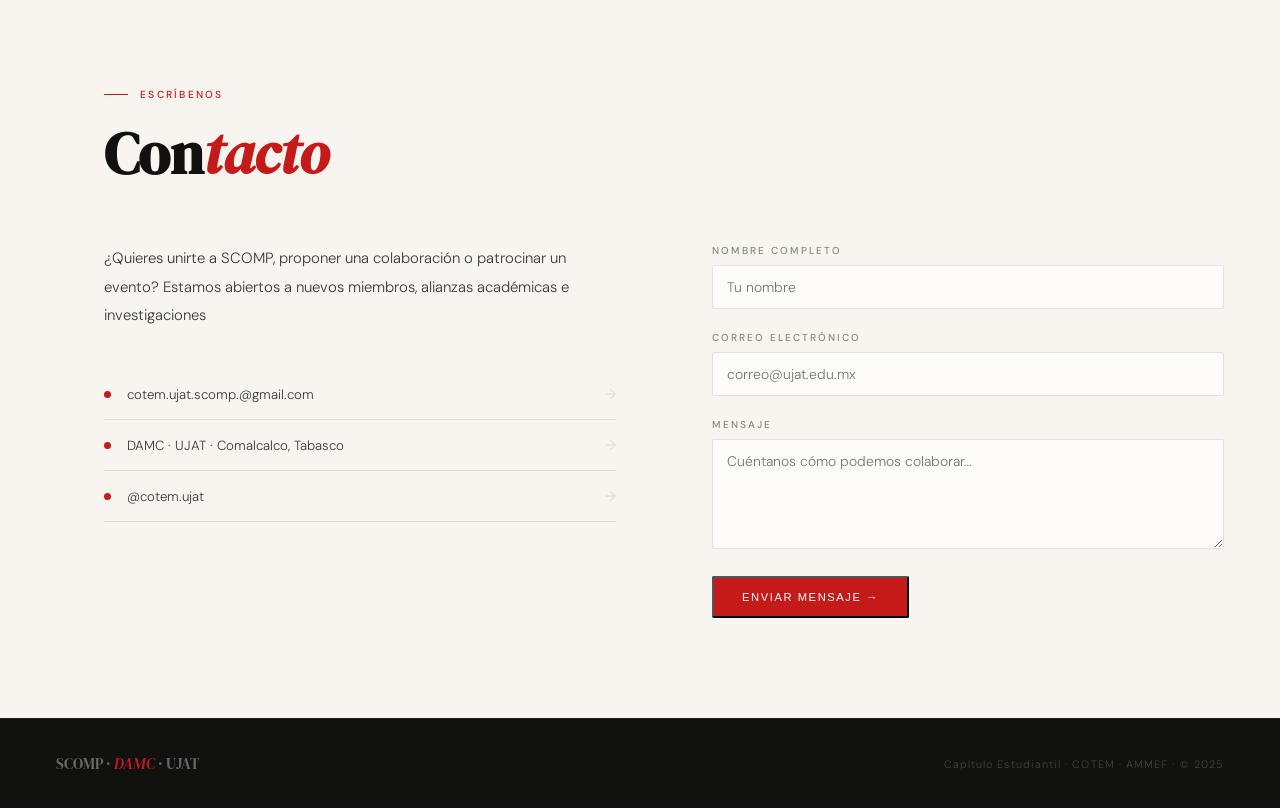
==== commit e601f202: "Revise organization details and contact information Updated the content to reflect changes in the or" ====
--- a/index.html
+++ b/index.html
@@ -344,12 +344,12 @@
         <span class="eyebrow-text">DAMC · UJAT · COTEM · AMMEF</span>
       </div>
       <h1 class="hero-h1 reveal">
-        Sociedad<br/><em>Estudiantil</em><br/>de Comunicaciones
+        Comité<br/><em>Permanente</em><br/>de Publicaciones Médicas
       </h1>
       <p class="hero-body reveal">
-        Somos el capítulo estudiantil de SCOMP en la División Académica de Matemáticas y
-        Computación de la UJAT — parte de COTEM y de la Asociación Mexicana de Miembros
-        de Entidades de Formación.
+        Somos el capítulo estudiantil de SCOMP en la División Académica de Multidisciplinaria
+        de Comalcamco de la UJAT — parte de COTEM y de la Asociación Mexicana de Médicos
+        en Formación.
       </p>
       <div class="hero-actions reveal">
         <a href="#nosotros" class="btn btn-filled">Conoce más &rarr;</a>
@@ -358,16 +358,16 @@
     </div>
     <div class="hero-stats reveal">
       <div class="stat">
-        <div class="stat-n">50+</div>
+        <div class="stat-n">200+</div>
         <div class="stat-l">Miembros activos</div>
       </div>
       <div class="stat">
-        <div class="stat-n">12</div>
+        <div class="stat-n">20</div>
         <div class="stat-l">Eventos al año</div>
       </div>
       <div class="stat">
-        <div class="stat-n">3</div>
-        <div class="stat-l">Años de trayectoria</div>
+        <div class="stat-n">1</div>
+        <div class="stat-l">Año de trayectoria</div>
       </div>
     </div>
   </section>
@@ -377,9 +377,9 @@
     <div class="about-grid">
       <div class="about-left reveal">
         <div class="label"><span>Quiénes somos</span></div>
-        <h2 class="section-h">Formamos líderes en comunicaciones</h2>
-        <p class="about-desc">SCOMP-DAMC es un espacio donde los estudiantes de la UJAT desarrollan habilidades técnicas, participan en competencias y conectan con la industria de las telecomunicaciones.</p>
-        <p class="about-desc">Desde talleres prácticos hasta hackathons y conferencias con especialistas, impulsamos el crecimiento integral de nuestra comunidad universitaria.</p>
+        <h2 class="section-h">Formamos estudiantes líderes</h2>
+        <p class="about-desc">SCOMP-DAMC es un espacio donde los estudiantes de la UJAT desarrollan habilidades técnicas, participan en competencias y conectan con el mundo de las publicaciones médicas.</p>
+        <p class="about-desc">Desde talleres prácticos hasta concursos y conferencias con especialistas, impulsamos el crecimiento integral de nuestra comunidad universitaria.</p>
       </div>
       <div class="reveal">
         <div class="label"><span>Nuestra estructura</span></div>
@@ -389,7 +389,7 @@
             <div class="h-body">
               <div class="h-tag">Nivel Nacional</div>
               <div class="h-name">AMMEF</div>
-              <div class="h-desc">Asociación Mexicana de Miembros de Entidades de Formación — organismo rector a nivel nacional.</div>
+              <div class="h-desc">Asociación Mexicana de Médicos Formación — organismo rector a nivel nacional.</div>
             </div>
           </div>
           <div class="h-item">
@@ -397,15 +397,15 @@
             <div class="h-body">
               <div class="h-tag">Capítulo Regional</div>
               <div class="h-name">COTEM</div>
-              <div class="h-desc">Capítulo de Telecomunicaciones al que pertenece nuestra sección estudiantil.</div>
+              <div class="h-desc">Comité Tabasqueño de Estudiantes de Medicina de la UJAT.</div>
             </div>
           </div>
           <div class="h-item">
             <div class="h-spine"><div class="h-dot" style="background:var(--red);border-color:var(--red);"></div></div>
             <div class="h-body">
               <div class="h-tag">Capítulo Estudiantil · UJAT</div>
-              <div class="h-name">SCOMP · DAMC</div>
-              <div class="h-desc">División Académica de Matemáticas y Computación — nuestro hogar en Villahermosa, Tabasco.</div>
+              <div class="h-name">SCOMP · COTEM-UJAT</div>
+              <div class="h-desc">Comité Permanente de Publicaciones Médicas.</div>
             </div>
           </div>
         </div>
@@ -419,10 +419,10 @@
       <div class="label reveal"><span>Pilares</span></div>
       <h2 class="section-h reveal" style="color:var(--ink)">Lo que nos <em style="font-family:var(--serif);color:var(--red)">mueve</em></h2>
       <div class="valores-grid">
-        <div class="valor-card reveal"><div class="valor-num">01</div><div class="valor-title">Innovación</div><div class="valor-text">Proyectos con impacto real en telecomunicaciones, IoT y tecnologías emergentes del sureste mexicano.</div></div>
-        <div class="valor-card reveal"><div class="valor-num">02</div><div class="valor-title">Comunidad</div><div class="valor-text">Redes de colaboración entre estudiantes, académicos y la industria local y nacional.</div></div>
+        <div class="valor-card reveal"><div class="valor-num">01</div><div class="valor-title">Innovación</div><div class="valor-text">Proyectos con impacto real en los estudiantes y búsqueda de la mejora académica.</div></div>
+        <div class="valor-card reveal"><div class="valor-num">02</div><div class="valor-title">Comunidad</div><div class="valor-text">Redes de colaboración entre estudiantes, académicos e instituciones locales y nacionales.</div></div>
         <div class="valor-card reveal"><div class="valor-num">03</div><div class="valor-title">Excelencia</div><div class="valor-text">Competencias, conferencias y certificaciones que elevan el perfil profesional de nuestros miembros.</div></div>
-        <div class="valor-card reveal"><div class="valor-num">04</div><div class="valor-title">Liderazgo</div><div class="valor-text">Formamos representantes estudiantiles comprometidos con el desarrollo tecnológico de México.</div></div>
+        <div class="valor-card reveal"><div class="valor-num">04</div><div class="valor-title">Liderazgo</div><div class="valor-text">Formamos representantes estudiantiles comprometidos con el desarrollo de conocimientos.</div></div>
       </div>
     </div>
   </section>
@@ -434,23 +434,23 @@
       <h2 class="section-h reveal" style="color:var(--ink)">Próximos <em style="font-family:var(--serif);color:var(--red)">Eventos</em></h2>
       <div class="eventos-list">
         <div class="event-row reveal">
-          <div class="event-date-col"><div class="event-dd">15</div><div class="event-mmyy">Abr · 25</div></div>
-          <div><div class="event-kind">Taller</div><div class="event-name">Introducción a Redes 5G</div><div class="event-place">DAMC · Sala de Cómputo, Villahermosa</div></div>
+          <div class="event-date-col"><div class="event-dd">22</div><div class="event-mmyy">Abr · 26</div></div>
+          <div><div class="event-kind">Taller</div><div class="event-name">Como construir un perfil competitivo desde la carrera</div><div class="event-place">Google Meet · 5:00 pm</div></div>
           <div class="event-arrow">→</div>
         </div>
         <div class="event-row reveal">
-          <div class="event-date-col"><div class="event-dd">22</div><div class="event-mmyy">Abr · 25</div></div>
-          <div><div class="event-kind">Conferencia</div><div class="event-name">Electrónica de Potencia & Energía Renovable</div><div class="event-place">Auditorio Central UJAT</div></div>
+          <div class="event-date-col"><div class="event-dd">24</div><div class="event-mmyy">Abr · 26</div></div>
+          <div><div class="event-kind">Conferencia</div><div class="event-name">3er Seminario de Investigación: desde el pregrado a Harvard</div><div class="event-place">Google Meet · 5:00 pm</div></div>
           <div class="event-arrow">→</div>
         </div>
         <div class="event-row reveal">
-          <div class="event-date-col"><div class="event-dd">10</div><div class="event-mmyy">May · 25</div></div>
-          <div><div class="event-kind">Hackathon</div><div class="event-name">Reto SCOMP 2025 — Soluciones IoT para el Sureste</div><div class="event-place">DAMC · Campus UJAT</div></div>
+          <div class="event-date-col"><div class="event-dd">6</div><div class="event-mmyy">May · 26</div></div>
+          <div><div class="event-kind">Ponencia</div><div class="event-name">¿Sé redactar o sólo es ChatGPT?</div><div class="event-place">Google Meet · 6:00 pm</div></div>
           <div class="event-arrow">→</div>
         </div>
         <div class="event-row reveal">
-          <div class="event-date-col"><div class="event-dd">28</div><div class="event-mmyy">May · 25</div></div>
-          <div><div class="event-kind">Visita Técnica</div><div class="event-name">Infraestructura de Telecomunicaciones Regional</div><div class="event-place">Operadoras · Tabasco</div></div>
+          <div class="event-date-col"><div class="event-dd">26</div><div class="event-mmyy">May · 26</div></div>
+          <div><div class="event-kind">Conferencia</div><div class="event-name">4to Seminario de investigación: La esclerosis múltiple como modelo de degeneración prematura de columna</div><div class="event-place">Google Meet · 5:00 pm</div></div>
           <div class="event-arrow">→</div>
         </div>
       </div>
@@ -463,12 +463,12 @@
       <div class="label reveal"><span>Directiva</span></div>
       <h2 class="section-h reveal" style="color:var(--ink)">Nuestro <em style="font-family:var(--serif);color:var(--red)">Equipo</em></h2>
       <div class="equipo-grid">
-        <div class="member reveal"><div class="member-initials">Pr.</div><div class="member-name">Nombre Apellido</div><div class="member-role">Presidente</div></div>
-        <div class="member reveal"><div class="member-initials">Vp.</div><div class="member-name">Nombre Apellido</div><div class="member-role">Vicepresidente</div></div>
-        <div class="member reveal"><div class="member-initials">Sec.</div><div class="member-name">Nombre Apellido</div><div class="member-role">Secretario</div></div>
-        <div class="member reveal"><div class="member-initials">Tes.</div><div class="member-name">Nombre Apellido</div><div class="member-role">Tesorero</div></div>
-        <div class="member reveal"><div class="member-initials">Com.</div><div class="member-name">Nombre Apellido</div><div class="member-role">Comunicación</div></div>
-        <div class="member reveal"><div class="member-initials">Ase.</div><div class="member-name">Nombre Apellido</div><div class="member-role">Asesor</div></div>
+        <div class="member reveal"><div class="member-initials">Pr.</div><div class="member-name">Valeria Pérez</div><div class="member-role">Presidente</div></div>
+        <div class="member reveal"><div class="member-initials">Vp.</div><div class="member-name">Pauila Tosca</div><div class="member-role">Vicepresidente</div></div>
+        <div class="member reveal"><div class="member-initials">Sec.</div><div class="member-name">Marc Torres</div><div class="member-role">Secretario</div></div>
+        <div class="member reveal"><div class="member-initials">Tes.</div><div class="member-name">Rosario Frías</div><div class="member-role">Tesorera</div></div>
+        <div class="member reveal"><div class="member-initials">CHJL.</div><div class="member-name">Brandon Suárez</div><div class="member-role">Comisionado de Honor y Justicia</div></div>
+        <div class="member reveal"><div class="member-initials">LOMP.</div><div class="member-name">Gabriel Frías</div><div class="member-role">Oficial Local de Publicaciones Médicas</div></div>
       </div>
     </div>
   </section>
@@ -498,15 +498,15 @@
       <h2 class="section-h reveal" style="color:var(--ink)">Con<em style="color:var(--red)">tacto</em></h2>
       <div class="contacto-grid">
         <div class="contacto-left reveal">
-          <p>¿Quieres unirte a SCOMP-DAMC, proponer una colaboración o patrocinar un evento? Estamos abiertos a nuevos miembros, alianzas académicas e industria.</p>
-          <a href="mailto:scomp.damc@ujat.edu.mx" class="contact-item">
-            <div class="ci-icon"></div><span class="ci-text">scomp.damc@ujat.edu.mx</span><span class="ci-arrow">→</span>
+          <p>¿Quieres unirte a SCOMP, proponer una colaboración o patrocinar un evento? Estamos abiertos a nuevos miembros, alianzas académicas e investigaciones</p>
+          <a href="cotem.ujat.scomp.@gmail.com" class="contact-item">
+            <div class="ci-icon"></div><span class="ci-text">cotem.ujat.scomp.@gmail.com</span><span class="ci-arrow">→</span>
           </a>
           <a href="#" class="contact-item">
-            <div class="ci-icon"></div><span class="ci-text">DAMC · UJAT · Villahermosa, Tabasco</span><span class="ci-arrow">→</span>
+            <div class="ci-icon"></div><span class="ci-text">DAMC · UJAT · Comalcalco, Tabasco</span><span class="ci-arrow">→</span>
           </a>
-          <a href="https://instagram.com/scomp.damc" class="contact-item" target="_blank">
-            <div class="ci-icon"></div><span class="ci-text">@scomp.damc</span><span class="ci-arrow">→</span>
+          <a href="https://www.instagram.com/cotem.ujat?igsh=MWJ2bzNoY3E3ZGdjdw==" class="contact-item" target="_blank">
+            <div class="ci-icon"></div><span class="ci-text">@cotem.ujat</span><span class="ci-arrow">→</span>
           </a>
         </div>
         <form onsubmit="return false;" class="reveal">
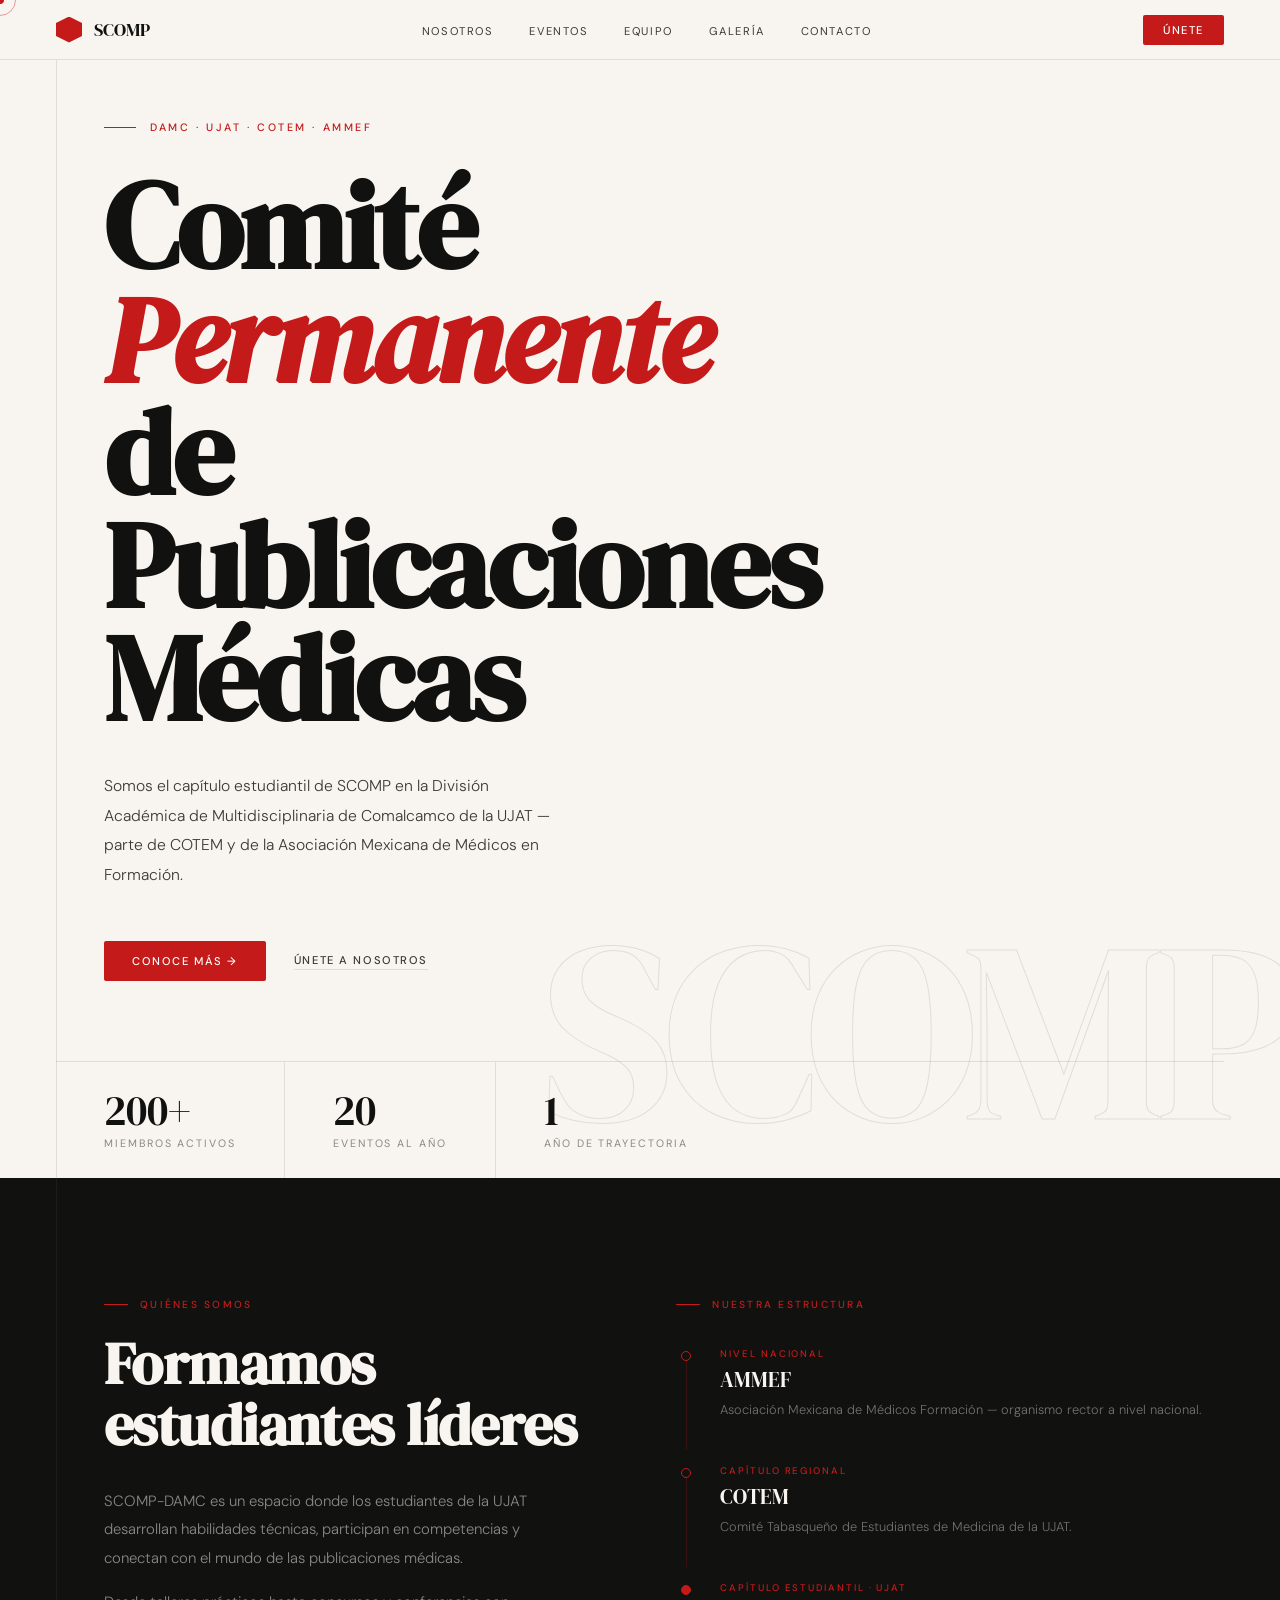
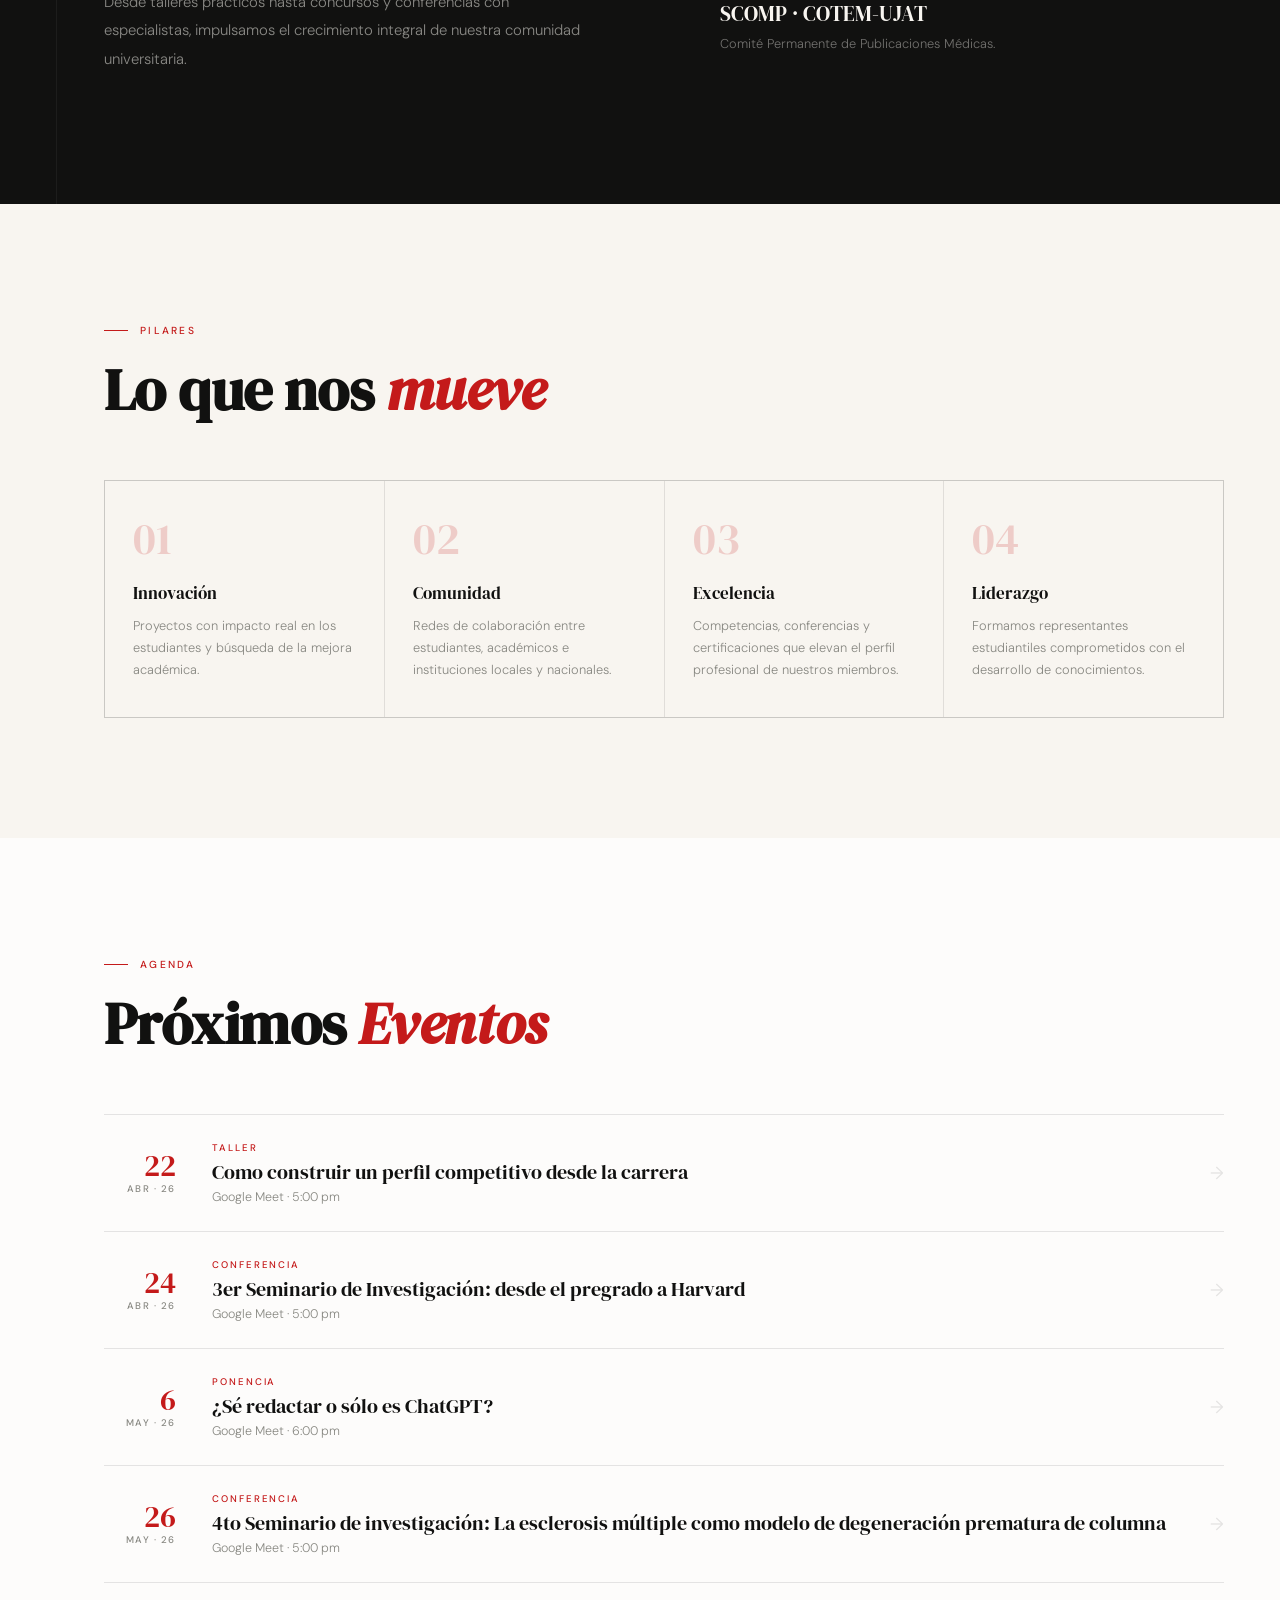
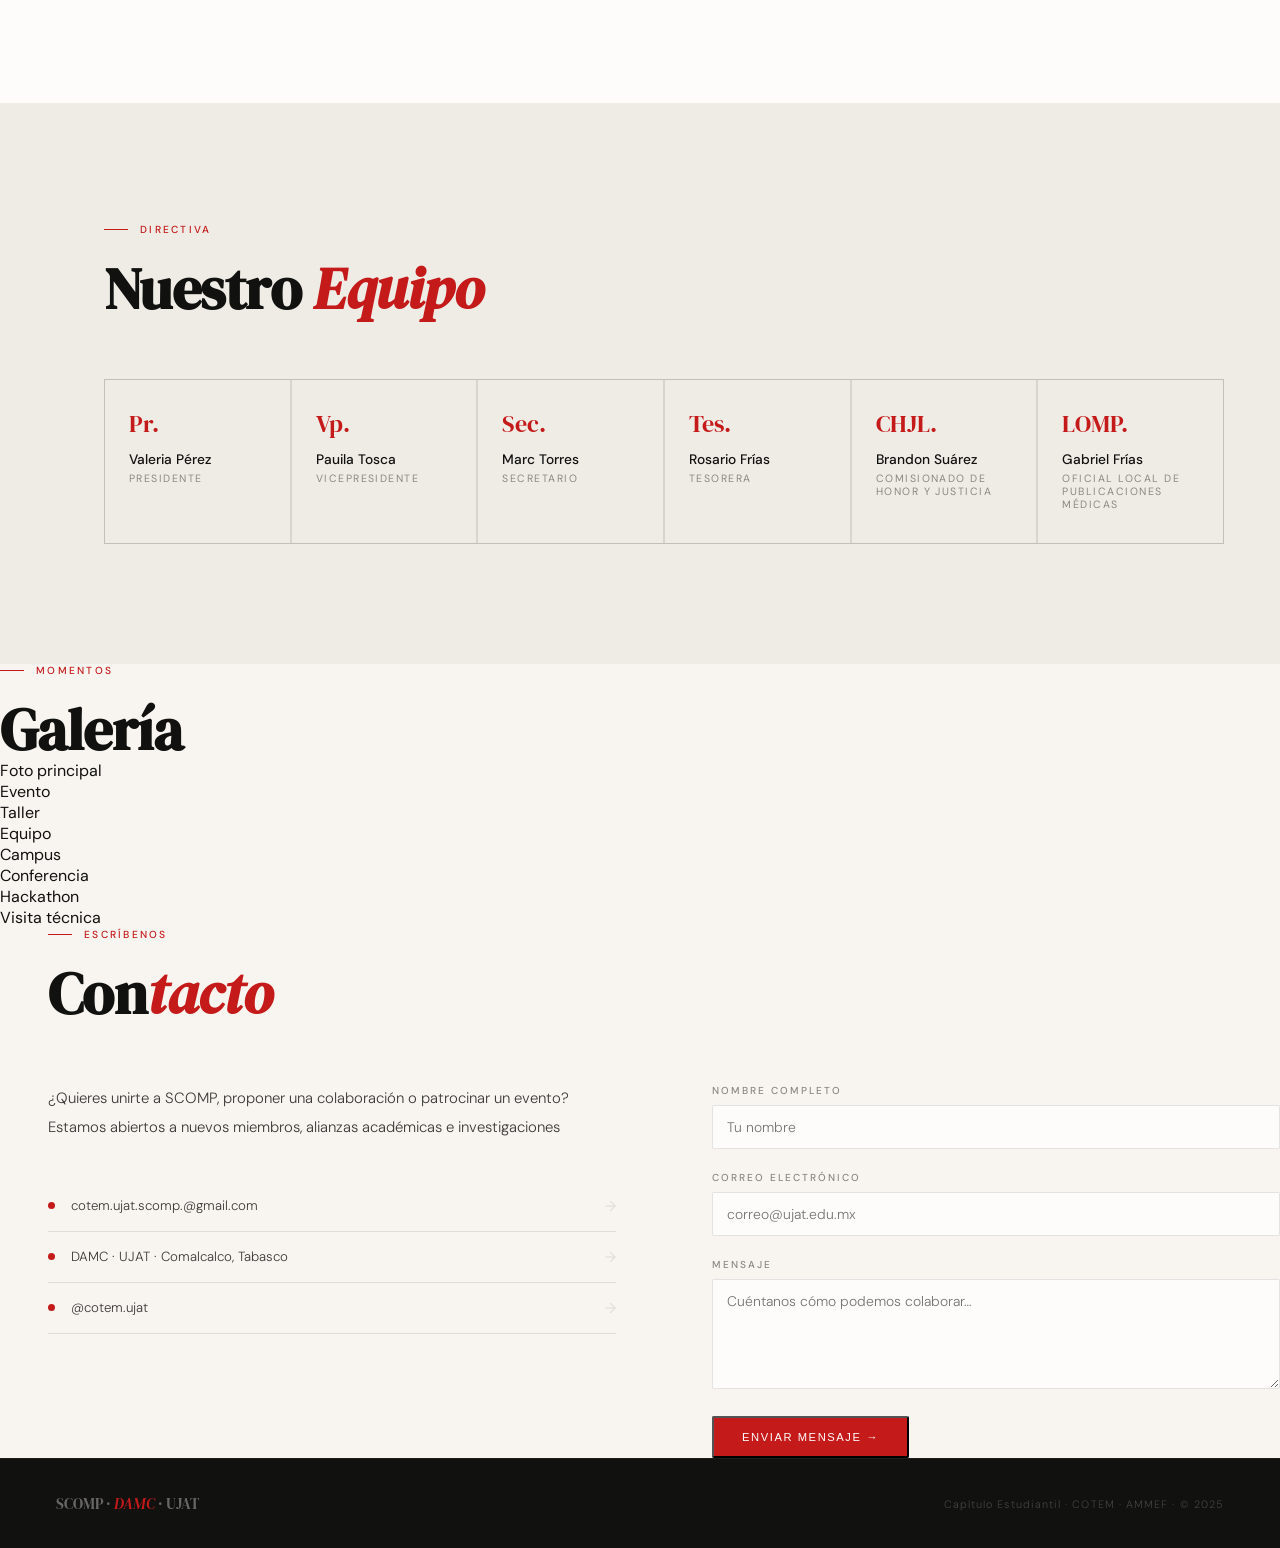
==== commit ab8ddb46: "Add gallery section with images and labels" ====
--- a/index.html
+++ b/index.html
@@ -231,28 +231,28 @@
     .member-role { font-size: .66rem; font-weight: 400; letter-spacing: .14em; text-transform: uppercase; color: var(--ink-3); }
 
     /* GALERÍA */
-    #galeria { background: var(--ink); padding: 120px 56px; }
-    .galeria-inner { padding-left: 48px; }
-    #galeria .section-h { color: #F8F5F0; margin-bottom: 60px; }
-    .gallery-masonry {
-      display: grid; grid-template-columns: repeat(12, 1fr);
-      grid-auto-rows: 60px; gap: 4px;
-    }
-    .gimg {
-      background: rgba(196,26,26,.07); border: 1px solid rgba(196,26,26,.1);
-      display: flex; align-items: center; justify-content: center;
-      transition: background .25s, border-color .25s;
-    }
-    .gimg:hover { background: rgba(196,26,26,.15); border-color: rgba(196,26,26,.28); }
-    .gimg:nth-child(1) { grid-column: 1 / 7; grid-row: span 5; }
-    .gimg:nth-child(2) { grid-column: 7 / 10; grid-row: span 3; }
-    .gimg:nth-child(3) { grid-column: 10 / 13; grid-row: span 3; }
-    .gimg:nth-child(4) { grid-column: 7 / 10; grid-row: span 2; }
-    .gimg:nth-child(5) { grid-column: 10 / 13; grid-row: span 2; }
-    .gimg:nth-child(6) { grid-column: 1 / 5; grid-row: span 3; }
-    .gimg:nth-child(7) { grid-column: 5 / 9; grid-row: span 3; }
-    .gimg:nth-child(8) { grid-column: 9 / 13; grid-row: span 3; }
-    .gimg-label { font-size: .6rem; font-weight: 500; letter-spacing: .18em; text-transform: uppercase; color: rgba(196,26,26,.35); }
+<div class="gallery-masonry">
+    <div class="gimg reveal" style="background-image: url('https://github.com/user-attachments/assets/8a8ef529-efe2-4ff9-b13e-7c61707283ad'); background-size: cover; background-position: center;">
+        <span class="gimg-label">Foto principal</span>
+    </div>
+
+    <div class="gimg reveal" style="background-image: url('https://github.com/user-attachments/assets/94df4fca-8764-4c65-9f25-5997ebe86bcf'); background-size: cover; background-position: center;">
+        <span class="gimg-label">Evento</span>
+    </div>
+
+    <div class="gimg reveal" style="background-image: url('https://github.com/user-attachments/assets/600c7234-3dca-4520-8526-127a93596be1'); background-size: cover; background-position: center;">
+        <span class="gimg-label">Taller</span>
+    </div>
+
+    <div class="gimg reveal" style="background-image: url('https://github.com/user-attachments/assets/33b4db4d-2b9f-430f-962b-824919d6bb40'); background-size: cover; background-position: center;">
+        <span class="gimg-label">Equipo</span>
+    </div>
+
+    <div class="gimg reveal" style="background-image: url('https://github.com/user-attachments/assets/11168216-c2ec-4692-a6a9-35b2f3177c51'); background-size: cover; background-position: center;">
+        <span class="gimg-label">Campus</span>
+    </div>
+
+    </div>
 
     /* CONTACTO */
     #contacto { background: var(--paper); padding: 120px 56px 100px; }
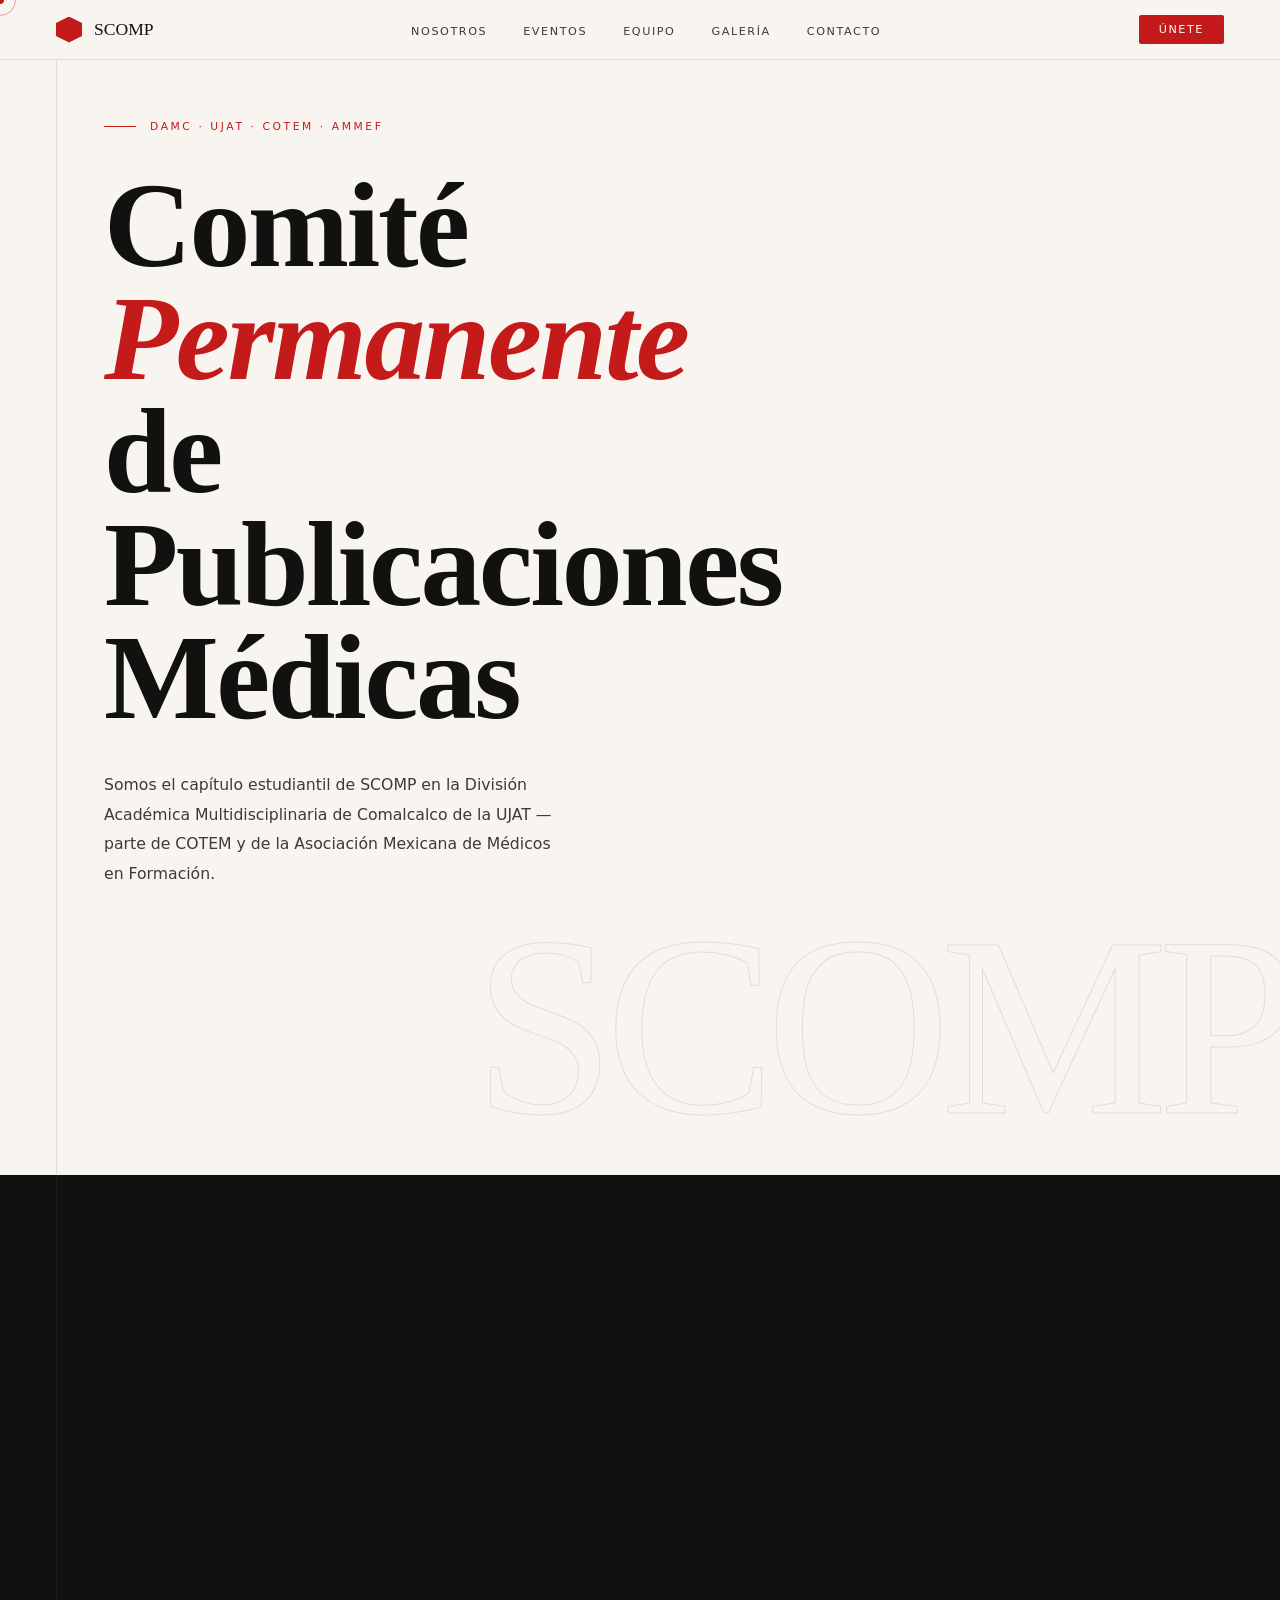
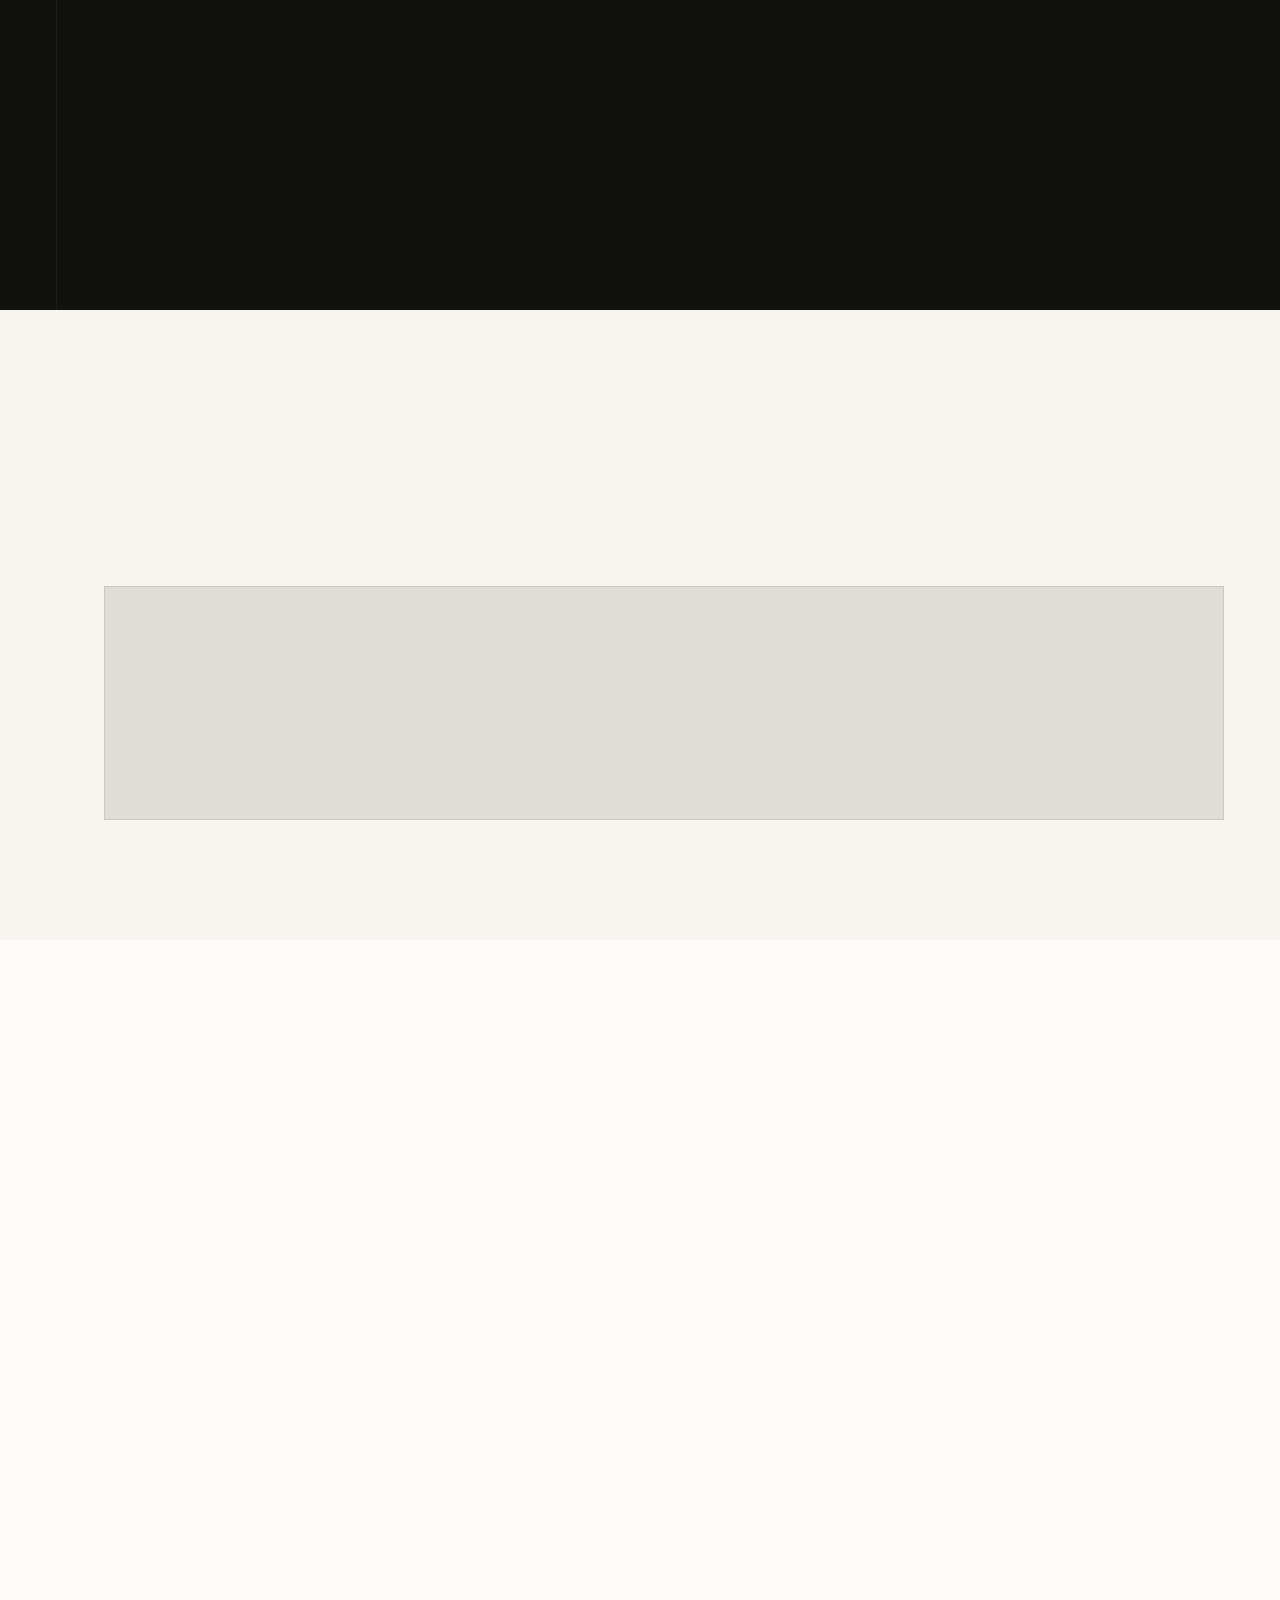
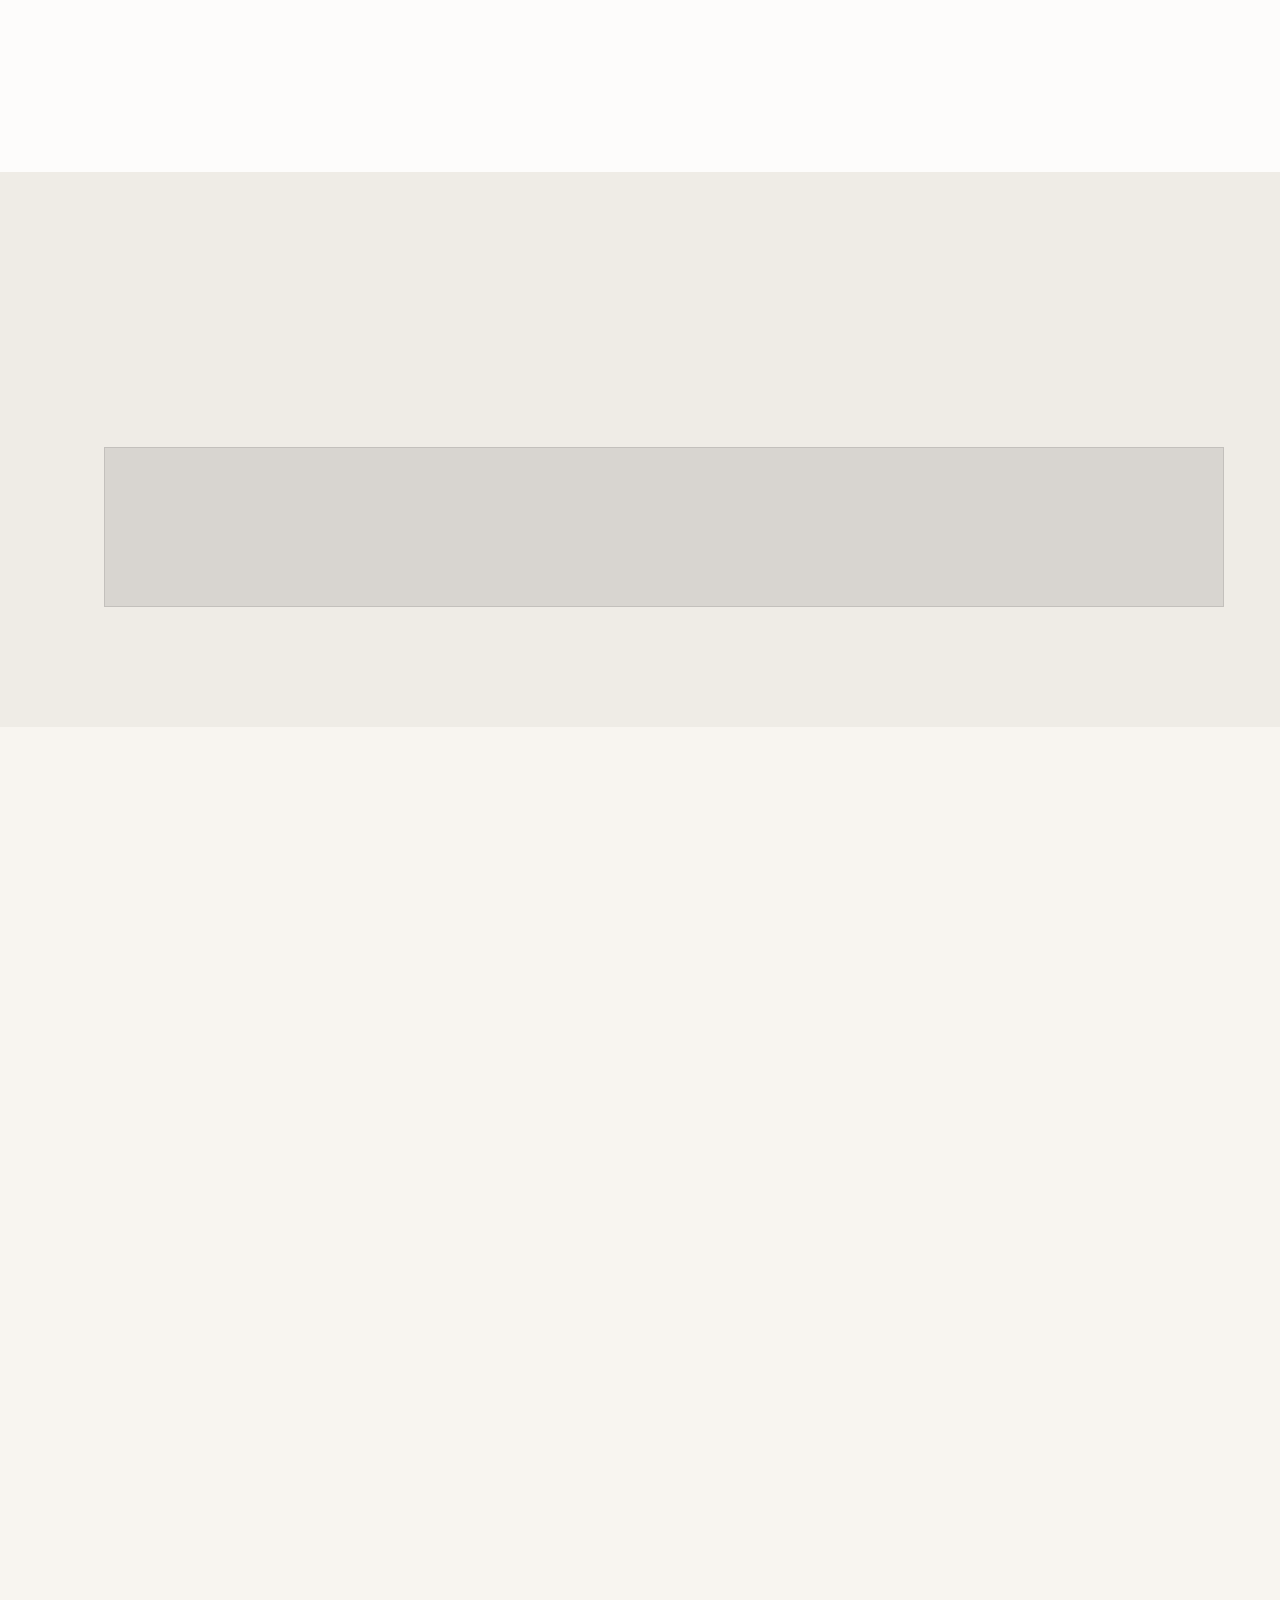
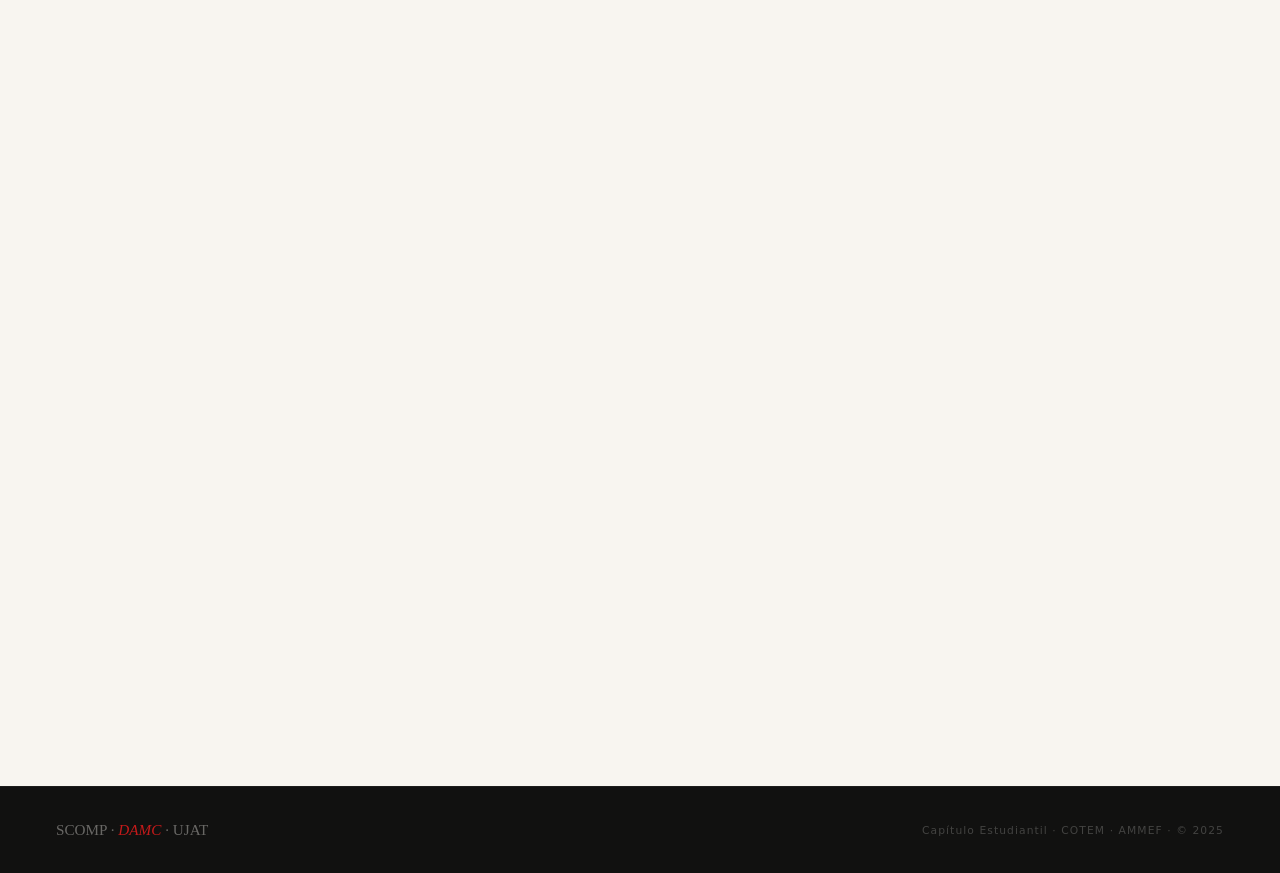
==== commit 79c7a2a8: "Rename index2.html to index.html" ====
--- a/index.html
+++ b/index.html
@@ -4,315 +4,29 @@
   <meta charset="UTF-8"/>
   <meta name="viewport" content="width=device-width, initial-scale=1.0"/>
   <title>SCOMP · DAMC–UJAT</title>
-  <link rel="preconnect" href="https://fonts.googleapis.com">
-  <link href="https://fonts.googleapis.com/css2?family=DM+Serif+Display:ital@0;1&family=DM+Sans:ital,wght@0,200;0,300;0,400;0,500;1,300&display=swap" rel="stylesheet">
-  <style>
-    :root {
-      --red:     #C41A1A;
-      --red-dim: rgba(196,26,26,.08);
-      --ink:     #111110;
-      --ink-2:   #3a3a38;
-      --ink-3:   #888882;
-      --paper:   #F8F5F0;
-      --paper-2: #EFECE6;
-      --white:   #FDFCFB;
-      --line:    rgba(17,17,16,.1);
-      --serif:   'DM Serif Display', Georgia, serif;
-      --sans:    'DM Sans', system-ui, sans-serif;
-    }
-    *, *::before, *::after { box-sizing: border-box; margin: 0; padding: 0; }
-    html { scroll-behavior: smooth; }
-    body {
-      font-family: var(--sans);
-      background: var(--paper);
-      color: var(--ink);
-      -webkit-font-smoothing: antialiased;
-      overflow-x: hidden;
-    }
-
-    /* CURSOR */
-    .cursor {
-      width: 8px; height: 8px; background: var(--red); border-radius: 50%;
-      position: fixed; top: 0; left: 0; z-index: 9999; pointer-events: none;
-      transform: translate(-50%,-50%); transition: transform .12s ease;
-    }
-    .cursor-ring {
-      width: 32px; height: 32px; border: 1px solid var(--red); border-radius: 50%;
-      position: fixed; top: 0; left: 0; z-index: 9998; pointer-events: none;
-      transform: translate(-50%,-50%); transition: transform .35s ease; opacity: .4;
-    }
-
-    /* NAV */
-    nav {
-      position: fixed; inset: 0 0 auto 0; z-index: 900;
-      display: flex; align-items: center; justify-content: space-between;
-      padding: 0 56px; height: 60px;
-      background: rgba(248,245,240,.9);
-      backdrop-filter: blur(20px);
-      border-bottom: 1px solid var(--line);
-    }
-    .nav-brand { display: flex; align-items: center; gap: 12px; text-decoration: none; }
-    .nav-mark {
-      width: 26px; height: 26px; background: var(--red); flex-shrink: 0;
-      clip-path: polygon(50% 0%,100% 25%,100% 75%,50% 100%,0% 75%,0% 25%);
-    }
-    .nav-name { font-family: var(--serif); font-size: 1.1rem; color: var(--ink); }
-    .nav-links { display: flex; gap: 36px; list-style: none; }
-    .nav-links a {
-      font-size: .7rem; font-weight: 400; letter-spacing: .14em; text-transform: uppercase;
-      color: var(--ink-2); text-decoration: none; position: relative; transition: color .2s;
-    }
-    .nav-links a::after {
-      content: ''; position: absolute; left: 0; right: 100%; bottom: -2px;
-      height: 1px; background: var(--red); transition: right .25s;
-    }
-    .nav-links a:hover { color: var(--red); }
-    .nav-links a:hover::after { right: 0; }
-    .nav-cta {
-      font-size: .7rem; font-weight: 500; letter-spacing: .14em; text-transform: uppercase;
-      color: var(--white); background: var(--red); padding: 8px 20px; border-radius: 2px;
-      text-decoration: none; transition: opacity .2s;
-    }
-    .nav-cta:hover { opacity: .82; }
-
-    /* HERO */
-    #inicio {
-      min-height: 100svh; padding: 120px 56px 0;
-      display: grid; grid-template-rows: 1fr auto;
-      position: relative; overflow: hidden;
-    }
-    #inicio::before {
-      content: ''; position: absolute; left: 56px; top: 0; bottom: 0;
-      width: 1px; background: var(--line);
-    }
-    .hero-content {
-      display: flex; flex-direction: column; justify-content: center;
-      padding-left: 48px; max-width: 820px;
-    }
-    .hero-eyebrow {
-      display: flex; align-items: center; gap: 14px; margin-bottom: 36px;
-    }
-    .eyebrow-line { width: 32px; height: 1px; background: var(--red); }
-    .eyebrow-text {
-      font-size: .67rem; font-weight: 500; letter-spacing: .24em; text-transform: uppercase;
-      color: var(--red);
-    }
-    .hero-h1 {
-      font-family: var(--serif);
-      font-size: clamp(4rem, 9.5vw, 8.5rem);
-      line-height: .93; letter-spacing: -.02em; color: var(--ink); margin-bottom: 36px;
-    }
-    .hero-h1 em { font-style: italic; color: var(--red); }
-    .hero-body {
-      font-size: .98rem; font-weight: 300; line-height: 1.88;
-      color: var(--ink-2); max-width: 460px; margin-bottom: 52px;
-    }
-    .hero-actions { display: flex; align-items: center; gap: 28px; }
-    .btn {
-      display: inline-flex; align-items: center; gap: 8px;
-      font-size: .7rem; font-weight: 500; letter-spacing: .14em;
-      text-transform: uppercase; text-decoration: none; transition: all .22s;
-    }
-    .btn-filled {
-      background: var(--red); color: var(--white);
-      padding: 13px 28px; border-radius: 2px;
-    }
-    .btn-filled:hover { opacity: .85; transform: translateY(-1px); }
-    .btn-ghost {
-      color: var(--ink-2); border-bottom: 1px solid var(--line); padding-bottom: 2px;
-    }
-    .btn-ghost:hover { color: var(--red); border-color: var(--red); }
-    .hero-stats {
-      display: flex; padding-left: 48px;
-      border-top: 1px solid var(--line); margin-top: 80px;
-    }
-    .stat {
-      padding: 28px 48px 28px 0; border-right: 1px solid var(--line); margin-right: 48px;
-    }
-    .stat:last-child { border-right: none; }
-    .stat-n { font-family: var(--serif); font-size: 2.6rem; line-height: 1; color: var(--ink); margin-bottom: 4px; }
-    .stat-l { font-size: .67rem; font-weight: 400; letter-spacing: .18em; text-transform: uppercase; color: var(--ink-3); }
-    .hero-bg-word {
-      position: absolute; right: -10px; bottom: 20px;
-      font-family: var(--serif); font-size: clamp(9rem, 20vw, 18rem);
-      color: transparent; -webkit-text-stroke: 1px var(--line);
-      line-height: 1; user-select: none; pointer-events: none; letter-spacing: -.04em;
-      animation: driftUp 14s ease-in-out infinite alternate;
-    }
-    @keyframes driftUp { from { transform: translateY(0); } to { transform: translateY(-28px); } }
-
-    /* NOSOTROS */
-    #nosotros { background: var(--ink); padding: 120px 56px; position: relative; overflow: hidden; }
-    #nosotros::after {
-      content: ''; position: absolute; top: 0; left: 56px;
-      width: 1px; height: 100%; background: rgba(255,255,255,.05);
-    }
-    .about-grid {
-      display: grid; grid-template-columns: 1fr 1.15fr; gap: 96px; padding-left: 48px;
-    }
-    .label { display: flex; align-items: center; gap: 12px; margin-bottom: 22px; }
-    .label span {
-      font-size: .64rem; font-weight: 500; letter-spacing: .22em; text-transform: uppercase; color: var(--red);
-    }
-    .label::before { content: ''; width: 24px; height: 1px; background: var(--red); }
-    .section-h {
-      font-family: var(--serif); font-size: clamp(2.2rem, 4.5vw, 3.8rem);
-      line-height: 1.06; letter-spacing: -.01em;
-    }
-    .about-left .section-h { color: #F8F5F0; margin-bottom: 32px; }
-    .about-desc { font-size: .93rem; font-weight: 300; line-height: 1.9; color: rgba(248,245,240,.52); }
-    .about-desc + .about-desc { margin-top: 1.1em; }
-
-    /* hierarchy */
-    .hierarchy { display: flex; flex-direction: column; }
-    .h-item { display: flex; align-items: stretch; gap: 24px; position: relative; }
-    .h-spine { display: flex; flex-direction: column; align-items: center; flex-shrink: 0; width: 20px; }
-    .h-dot {
-      width: 10px; height: 10px; border-radius: 50%;
-      border: 1.5px solid var(--red); background: transparent; flex-shrink: 0;
-      margin-top: 18px; transition: background .2s;
-    }
-    .h-item:hover .h-dot { background: var(--red); }
-    .h-line { flex: 1; width: 1px; background: rgba(196,26,26,.22); }
-    .h-item:last-child .h-line { display: none; }
-    .h-body { padding: 14px 0 30px; }
-    .h-tag { font-size: .6rem; font-weight: 500; letter-spacing: .2em; text-transform: uppercase; color: var(--red); margin-bottom: 5px; }
-    .h-name { font-family: var(--serif); font-size: 1.3rem; color: #F8F5F0; margin-bottom: 5px; }
-    .h-desc { font-size: .8rem; font-weight: 300; line-height: 1.65; color: rgba(248,245,240,.42); }
-
-    /* VALORES */
-    #valores { background: var(--paper); padding: 120px 56px; }
-    .valores-inner { padding-left: 48px; }
-    .valores-grid {
-      display: grid; grid-template-columns: repeat(4, 1fr);
-      gap: 1px; background: var(--line); border: 1px solid var(--line); margin-top: 60px;
-    }
-    .valor-card { background: var(--paper); padding: 36px 28px; transition: background .22s; }
-    .valor-card:hover { background: var(--paper-2); }
-    .valor-num {
-      font-family: var(--serif); font-size: 2.8rem; color: var(--red);
-      opacity: .18; line-height: 1; margin-bottom: 20px;
-    }
-    .valor-title { font-family: var(--serif); font-size: 1.05rem; color: var(--ink); margin-bottom: 10px; }
-    .valor-text { font-size: .8rem; font-weight: 300; line-height: 1.72; color: var(--ink-3); }
-
-    /* EVENTOS */
-    #eventos { background: var(--white); padding: 120px 56px; }
-    .eventos-inner { padding-left: 48px; }
-    .eventos-list { margin-top: 60px; }
-    .event-row {
-      display: grid; grid-template-columns: 72px 1fr auto;
-      align-items: center; gap: 36px;
-      padding: 26px 0; border-top: 1px solid var(--line);
-      transition: padding-left .22s, padding-right .22s;
-    }
-    .event-row:last-child { border-bottom: 1px solid var(--line); }
-    .event-row:hover { padding-left: 14px; padding-right: 14px; }
-    .event-date-col { text-align: right; flex-shrink: 0; }
-    .event-dd { font-family: var(--serif); font-size: 1.9rem; line-height: 1; color: var(--red); }
-    .event-mmyy { font-size: .6rem; font-weight: 500; letter-spacing: .16em; text-transform: uppercase; color: var(--ink-3); }
-    .event-kind { font-size: .6rem; font-weight: 500; letter-spacing: .2em; text-transform: uppercase; color: var(--red); margin-bottom: 4px; }
-    .event-name { font-family: var(--serif); font-size: 1.25rem; color: var(--ink); margin-bottom: 3px; }
-    .event-place { font-size: .78rem; font-weight: 300; color: var(--ink-3); }
-    .event-arrow { font-size: 1.1rem; color: var(--line); transition: color .2s, transform .2s; flex-shrink: 0; }
-    .event-row:hover .event-arrow { color: var(--red); transform: translateX(4px); }
-
-    /* EQUIPO */
-    #equipo { background: var(--paper-2); padding: 120px 56px; }
-    .equipo-inner { padding-left: 48px; }
-    .equipo-grid {
-      display: grid; grid-template-columns: repeat(auto-fill, minmax(175px, 1fr));
-      gap: 2px; background: var(--line); border: 1px solid var(--line); margin-top: 60px;
-    }
-    .member { background: var(--paper-2); padding: 32px 24px; transition: background .2s; }
-    .member:hover { background: var(--white); }
-    .member-initials { font-family: var(--serif); font-size: 1.5rem; color: var(--red); margin-bottom: 14px; line-height: 1; }
-    .member-name { font-size: .86rem; font-weight: 500; color: var(--ink); margin-bottom: 4px; }
-    .member-role { font-size: .66rem; font-weight: 400; letter-spacing: .14em; text-transform: uppercase; color: var(--ink-3); }
-
-    /* GALERÍA */
-<div class="gallery-masonry">
-    <div class="gimg reveal" style="background-image: url('https://github.com/user-attachments/assets/8a8ef529-efe2-4ff9-b13e-7c61707283ad'); background-size: cover; background-position: center;">
-        <span class="gimg-label">Foto principal</span>
-    </div>
-
-    <div class="gimg reveal" style="background-image: url('https://github.com/user-attachments/assets/94df4fca-8764-4c65-9f25-5997ebe86bcf'); background-size: cover; background-position: center;">
-        <span class="gimg-label">Evento</span>
-    </div>
-
-    <div class="gimg reveal" style="background-image: url('https://github.com/user-attachments/assets/600c7234-3dca-4520-8526-127a93596be1'); background-size: cover; background-position: center;">
-        <span class="gimg-label">Taller</span>
-    </div>
-
-    <div class="gimg reveal" style="background-image: url('https://github.com/user-attachments/assets/33b4db4d-2b9f-430f-962b-824919d6bb40'); background-size: cover; background-position: center;">
-        <span class="gimg-label">Equipo</span>
-    </div>
-
-    <div class="gimg reveal" style="background-image: url('https://github.com/user-attachments/assets/11168216-c2ec-4692-a6a9-35b2f3177c51'); background-size: cover; background-position: center;">
-        <span class="gimg-label">Campus</span>
-    </div>
-
-    </div>
-
-    /* CONTACTO */
-    #contacto { background: var(--paper); padding: 120px 56px 100px; }
-    .contacto-inner { padding-left: 48px; }
-    .contacto-grid { display: grid; grid-template-columns: 1fr 1fr; gap: 96px; margin-top: 60px; }
-    .contacto-left p { font-size: .93rem; font-weight: 300; line-height: 1.9; color: var(--ink-2); margin-bottom: 40px; }
-    .contact-item {
-      display: flex; align-items: center; gap: 16px;
-      padding: 16px 0; border-bottom: 1px solid var(--line);
-      text-decoration: none; transition: padding-left .2s;
-    }
-    .contact-item:hover { padding-left: 6px; }
-    .ci-icon { width: 7px; height: 7px; border-radius: 50%; background: var(--red); flex-shrink: 0; }
-    .ci-text { font-size: .83rem; font-weight: 300; color: var(--ink-2); }
-    .ci-arrow { margin-left: auto; font-size: .9rem; color: var(--line); transition: color .2s; }
-    .contact-item:hover .ci-arrow { color: var(--red); }
-    .field { margin-bottom: 22px; }
-    .field label {
-      display: block; font-size: .63rem; font-weight: 500; letter-spacing: .2em;
-      text-transform: uppercase; color: var(--ink-3); margin-bottom: 8px;
-    }
-    .field input, .field textarea {
-      width: 100%; background: var(--white); border: 1px solid var(--line);
-      border-radius: 2px; padding: 12px 14px;
-      font-family: var(--sans); font-size: .87rem; font-weight: 300; color: var(--ink);
-      outline: none; transition: border-color .2s;
-    }
-    .field input:focus, .field textarea:focus { border-color: var(--red); }
-    .field textarea { min-height: 110px; resize: vertical; }
-
-    /* FOOTER */
-    footer {
-      background: var(--ink); padding: 34px 56px;
-      display: flex; align-items: center; justify-content: space-between;
-      border-top: 1px solid rgba(255,255,255,.05);
-    }
-    .footer-brand { font-family: var(--serif); font-size: .95rem; color: rgba(248,245,240,.38); }
-    .footer-brand em { font-style: italic; color: var(--red); }
-    .footer-meta { font-size: .67rem; font-weight: 300; letter-spacing: .1em; color: rgba(248,245,240,.22); }
-
-    /* REVEAL */
-    .reveal { opacity: 0; transform: translateY(22px); transition: opacity .65s ease, transform .65s ease; }
-    .reveal.visible { opacity: 1; transform: translateY(0); }
-
-    /* RESPONSIVE */
-    @media (max-width: 960px) {
-      nav { padding: 0 24px; }
-      .nav-links { display: none; }
-      #inicio, #nosotros, #valores, #eventos, #equipo, #galeria, #contacto { padding-left: 24px; padding-right: 24px; }
-      #inicio::before { left: 24px; }
-      .hero-content, .about-grid, .valores-inner, .eventos-inner, .equipo-inner, .galeria-inner, .contacto-inner { padding-left: 16px; }
-      .about-grid { grid-template-columns: 1fr; gap: 56px; }
-      .valores-grid { grid-template-columns: 1fr 1fr; }
-      .contacto-grid { grid-template-columns: 1fr; gap: 48px; }
-      .gallery-masonry { display: grid; grid-template-columns: 1fr 1fr; grid-auto-rows: 100px; }
-      .gimg:nth-child(n) { grid-column: span 1 !important; grid-row: span 1 !important; }
-      .gimg:nth-child(1) { grid-column: span 2 !important; grid-row: span 2 !important; }
-      footer { padding: 28px 24px; flex-direction: column; gap: 10px; text-align: center; }
-    }
-  </style>
+
+  <!-- Seguridad -->
+  <meta http-equiv="X-UA-Compatible" content="IE=edge"/>
+  <meta http-equiv="X-Content-Type-Options" content="nosniff"/>
+  <meta http-equiv="X-Frame-Options" content="SAMEORIGIN"/>
+  <meta http-equiv="Referrer-Policy" content="strict-origin-when-cross-origin"/>
+  <meta http-equiv="Permissions-Policy" content="camera=(), microphone=(), geolocation=()"/>
+  <meta http-equiv="Content-Security-Policy"
+    content="default-src 'self';
+             style-src 'self' https://fonts.googleapis.com;
+             font-src 'self' https://fonts.gstatic.com;
+             img-src 'self' https://github.com https://raw.githubusercontent.com data:;
+             script-src 'self';
+             connect-src 'none';
+             frame-ancestors 'none';"/>
+
+  <!-- SEO básico -->
+  <meta name="description" content="SCOMP DAMC-UJAT — Comité Permanente de Publicaciones Médicas, capítulo estudiantil COTEM-AMMEF en Comalcalco, Tabasco."/>
+  <meta name="robots" content="index, follow"/>
+
+  <link rel="preconnect" href="https://fonts.googleapis.com"/>
+  <link href="https://fonts.googleapis.com/css2?family=DM+Serif+Display:ital@0;1&family=DM+Sans:ital,wght@0,200;0,300;0,400;0,500;1,300&display=swap" rel="stylesheet"/>
+  <link rel="stylesheet" href="styles.css"/>
 </head>
 <body>
 
@@ -347,8 +61,8 @@
         Comité<br/><em>Permanente</em><br/>de Publicaciones Médicas
       </h1>
       <p class="hero-body reveal">
-        Somos el capítulo estudiantil de SCOMP en la División Académica de Multidisciplinaria
-        de Comalcamco de la UJAT — parte de COTEM y de la Asociación Mexicana de Médicos
+        Somos el capítulo estudiantil de SCOMP en la División Académica Multidisciplinaria
+        de Comalcalco de la UJAT — parte de COTEM y de la Asociación Mexicana de Médicos
         en Formación.
       </p>
       <div class="hero-actions reveal">
@@ -389,7 +103,15 @@
             <div class="h-body">
               <div class="h-tag">Nivel Nacional</div>
               <div class="h-name">AMMEF</div>
-              <div class="h-desc">Asociación Mexicana de Médicos Formación — organismo rector a nivel nacional.</div>
+              <div class="h-desc">Asociación Mexicana de Médicos en Formación — organismo rector a nivel nacional.</div>
+            </div>
+          </div>
+          <div class="h-item">
+            <div class="h-spine"><div class="h-dot"></div><div class="h-line"></div></div>
+            <div class="h-body">
+              <div class="h-tag">Publicaciones Médicas</div>
+              <div class="h-name">SCOMP</div>
+              <div class="h-desc">Standing Committee on Medical Publications — rama especializada de AMMEF.</div>
             </div>
           </div>
           <div class="h-item">
@@ -401,7 +123,7 @@
             </div>
           </div>
           <div class="h-item">
-            <div class="h-spine"><div class="h-dot" style="background:var(--red);border-color:var(--red);"></div></div>
+            <div class="h-spine"><div class="h-dot h-dot--active"></div></div>
             <div class="h-body">
               <div class="h-tag">Capítulo Estudiantil · UJAT</div>
               <div class="h-name">SCOMP · COTEM-UJAT</div>
@@ -419,10 +141,26 @@
       <div class="label reveal"><span>Pilares</span></div>
       <h2 class="section-h reveal" style="color:var(--ink)">Lo que nos <em style="font-family:var(--serif);color:var(--red)">mueve</em></h2>
       <div class="valores-grid">
-        <div class="valor-card reveal"><div class="valor-num">01</div><div class="valor-title">Innovación</div><div class="valor-text">Proyectos con impacto real en los estudiantes y búsqueda de la mejora académica.</div></div>
-        <div class="valor-card reveal"><div class="valor-num">02</div><div class="valor-title">Comunidad</div><div class="valor-text">Redes de colaboración entre estudiantes, académicos e instituciones locales y nacionales.</div></div>
-        <div class="valor-card reveal"><div class="valor-num">03</div><div class="valor-title">Excelencia</div><div class="valor-text">Competencias, conferencias y certificaciones que elevan el perfil profesional de nuestros miembros.</div></div>
-        <div class="valor-card reveal"><div class="valor-num">04</div><div class="valor-title">Liderazgo</div><div class="valor-text">Formamos representantes estudiantiles comprometidos con el desarrollo de conocimientos.</div></div>
+        <div class="valor-card reveal">
+          <div class="valor-num">01</div>
+          <div class="valor-title">Innovación</div>
+          <div class="valor-text">Proyectos con impacto real en los estudiantes y búsqueda de la mejora académica.</div>
+        </div>
+        <div class="valor-card reveal">
+          <div class="valor-num">02</div>
+          <div class="valor-title">Comunidad</div>
+          <div class="valor-text">Redes de colaboración entre estudiantes, académicos e instituciones locales y nacionales.</div>
+        </div>
+        <div class="valor-card reveal">
+          <div class="valor-num">03</div>
+          <div class="valor-title">Excelencia</div>
+          <div class="valor-text">Competencias, conferencias y certificaciones que elevan el perfil profesional de nuestros miembros.</div>
+        </div>
+        <div class="valor-card reveal">
+          <div class="valor-num">04</div>
+          <div class="valor-title">Liderazgo</div>
+          <div class="valor-text">Formamos representantes estudiantiles comprometidos con el desarrollo de conocimientos.</div>
+        </div>
       </div>
     </div>
   </section>
@@ -464,7 +202,7 @@
       <h2 class="section-h reveal" style="color:var(--ink)">Nuestro <em style="font-family:var(--serif);color:var(--red)">Equipo</em></h2>
       <div class="equipo-grid">
         <div class="member reveal"><div class="member-initials">Pr.</div><div class="member-name">Valeria Pérez</div><div class="member-role">Presidente</div></div>
-        <div class="member reveal"><div class="member-initials">Vp.</div><div class="member-name">Pauila Tosca</div><div class="member-role">Vicepresidente</div></div>
+        <div class="member reveal"><div class="member-initials">Vp.</div><div class="member-name">Paula Tosca</div><div class="member-role">Vicepresidente</div></div>
         <div class="member reveal"><div class="member-initials">Sec.</div><div class="member-name">Marc Torres</div><div class="member-role">Secretario</div></div>
         <div class="member reveal"><div class="member-initials">Tes.</div><div class="member-name">Rosario Frías</div><div class="member-role">Tesorera</div></div>
         <div class="member reveal"><div class="member-initials">CHJL.</div><div class="member-name">Brandon Suárez</div><div class="member-role">Comisionado de Honor y Justicia</div></div>
@@ -477,16 +215,25 @@
   <section id="galeria">
     <div class="galeria-inner">
       <div class="label reveal"><span>Momentos</span></div>
-      <h2 class="section-h reveal">Galería</h2>
-      <div class="gallery-masonry">
-        <div class="gimg reveal"><span class="gimg-label">Foto principal</span></div>
-        <div class="gimg reveal"><span class="gimg-label">Evento</span></div>
-        <div class="gimg reveal"><span class="gimg-label">Taller</span></div>
-        <div class="gimg reveal"><span class="gimg-label">Equipo</span></div>
-        <div class="gimg reveal"><span class="gimg-label">Campus</span></div>
-        <div class="gimg reveal"><span class="gimg-label">Conferencia</span></div>
-        <div class="gimg reveal"><span class="gimg-label">Hackathon</span></div>
-        <div class="gimg reveal"><span class="gimg-label">Visita técnica</span></div>
+      <h2 class="section-h reveal" style="color:var(--ink)">Nuestra <em style="font-family:var(--serif);color:var(--red)">Galería</em></h2>
+      <div class="gallery-grid">
+        <!-- Reemplaza los src con las URLs de tus 4 imágenes -->
+        <div class="gimg reveal gimg--large">
+          <img src="img/foto-1.jpg" alt="SCOMP - Foto 1" loading="lazy"/>
+          <span class="gimg-label">Foto 1</span>
+        </div>
+        <div class="gimg reveal">
+          <img src="img/foto-2.jpg" alt="SCOMP - Foto 2" loading="lazy"/>
+          <span class="gimg-label">Foto 2</span>
+        </div>
+        <div class="gimg reveal">
+          <img src="img/foto-3.jpg" alt="SCOMP - Foto 3" loading="lazy"/>
+          <span class="gimg-label">Foto 3</span>
+        </div>
+        <div class="gimg reveal">
+          <img src="img/foto-4.jpg" alt="SCOMP - Foto 4" loading="lazy"/>
+          <span class="gimg-label">Foto 4</span>
+        </div>
       </div>
     </div>
   </section>
@@ -496,25 +243,24 @@
     <div class="contacto-inner">
       <div class="label reveal"><span>Escríbenos</span></div>
       <h2 class="section-h reveal" style="color:var(--ink)">Con<em style="color:var(--red)">tacto</em></h2>
-      <div class="contacto-grid">
-        <div class="contacto-left reveal">
-          <p>¿Quieres unirte a SCOMP, proponer una colaboración o patrocinar un evento? Estamos abiertos a nuevos miembros, alianzas académicas e investigaciones</p>
-          <a href="cotem.ujat.scomp.@gmail.com" class="contact-item">
-            <div class="ci-icon"></div><span class="ci-text">cotem.ujat.scomp.@gmail.com</span><span class="ci-arrow">→</span>
+      <div class="contacto-info reveal">
+        <p>¿Quieres unirte a SCOMP, proponer una colaboración o patrocinar un evento? Estamos abiertos a nuevos miembros, alianzas académicas e investigaciones.</p>
+        <div class="contact-items">
+          <a href="mailto:cotem.ujat.scomp@gmail.com" class="contact-item">
+            <div class="ci-icon"></div>
+            <span class="ci-text">cotem.ujat.scomp@gmail.com</span>
+            <span class="ci-arrow">→</span>
           </a>
-          <a href="#" class="contact-item">
-            <div class="ci-icon"></div><span class="ci-text">DAMC · UJAT · Comalcalco, Tabasco</span><span class="ci-arrow">→</span>
+          <div class="contact-item">
+            <div class="ci-icon"></div>
+            <span class="ci-text">DAMC · UJAT · Comalcalco, Tabasco</span>
+          </div>
+          <a href="https://www.instagram.com/cotem.ujat?igsh=MWJ2bzNoY3E3ZGdjdw==" class="contact-item" target="_blank" rel="noopener noreferrer">
+            <div class="ci-icon"></div>
+            <span class="ci-text">@cotem.ujat en Instagram</span>
+            <span class="ci-arrow">→</span>
           </a>
-          <a href="https://www.instagram.com/cotem.ujat?igsh=MWJ2bzNoY3E3ZGdjdw==" class="contact-item" target="_blank">
-            <div class="ci-icon"></div><span class="ci-text">@cotem.ujat</span><span class="ci-arrow">→</span>
-          </a>
-        </div>
-        <form onsubmit="return false;" class="reveal">
-          <div class="field"><label>Nombre completo</label><input type="text" placeholder="Tu nombre"></div>
-          <div class="field"><label>Correo electrónico</label><input type="email" placeholder="correo@ujat.edu.mx"></div>
-          <div class="field"><label>Mensaje</label><textarea placeholder="Cuéntanos cómo podemos colaborar…"></textarea></div>
-          <button class="btn btn-filled" type="submit">Enviar mensaje &rarr;</button>
-        </form>
+        </div>
       </div>
     </div>
   </section>
@@ -525,31 +271,6 @@
     <div class="footer-meta">Capítulo Estudiantil · COTEM · AMMEF · © 2025</div>
   </footer>
 
-  <script>
-    // Custom cursor
-    const cur = document.getElementById('cur');
-    const ring = document.getElementById('ring');
-    document.addEventListener('mousemove', e => {
-      cur.style.left = e.clientX + 'px';
-      cur.style.top  = e.clientY + 'px';
-      ring.style.left = e.clientX + 'px';
-      ring.style.top  = e.clientY + 'px';
-    });
-
-    // Scroll reveal
-    const obs = new IntersectionObserver(entries => {
-      entries.forEach(e => {
-        if (e.isIntersecting) {
-          e.target.classList.add('visible');
-          obs.unobserve(e.target);
-        }
-      });
-    }, { threshold: 0.1 });
-
-    document.querySelectorAll('.reveal').forEach((el, i) => {
-      el.style.transitionDelay = (i % 4) * 0.08 + 's';
-      obs.observe(el);
-    });
-  </script>
+  <script src="main.js"></script>
 </body>
 </html>
--- a/styles.css
+++ b/styles.css
@@ -0,0 +1,388 @@
+/* ===========================
+   SCOMP · DAMC-UJAT
+   styles.css
+   =========================== */
+
+:root {
+  --red:     #C41A1A;
+  --red-dim: rgba(196,26,26,.08);
+  --ink:     #111110;
+  --ink-2:   #3a3a38;
+  --ink-3:   #888882;
+  --paper:   #F8F5F0;
+  --paper-2: #EFECE6;
+  --white:   #FDFCFB;
+  --line:    rgba(17,17,16,.1);
+  --serif:   'DM Serif Display', Georgia, serif;
+  --sans:    'DM Sans', system-ui, sans-serif;
+}
+
+*, *::before, *::after { box-sizing: border-box; margin: 0; padding: 0; }
+html { scroll-behavior: smooth; }
+body {
+  font-family: var(--sans);
+  background: var(--paper);
+  color: var(--ink);
+  -webkit-font-smoothing: antialiased;
+  overflow-x: hidden;
+}
+
+/* ==========================
+   CURSOR PERSONALIZADO
+   ========================== */
+.cursor {
+  width: 8px; height: 8px; background: var(--red); border-radius: 50%;
+  position: fixed; top: 0; left: 0; z-index: 9999; pointer-events: none;
+  transform: translate(-50%,-50%); transition: transform .12s ease;
+}
+.cursor-ring {
+  width: 32px; height: 32px; border: 1px solid var(--red); border-radius: 50%;
+  position: fixed; top: 0; left: 0; z-index: 9998; pointer-events: none;
+  transform: translate(-50%,-50%); transition: transform .35s ease; opacity: .4;
+}
+
+/* ==========================
+   NAV
+   ========================== */
+nav {
+  position: fixed; inset: 0 0 auto 0; z-index: 900;
+  display: flex; align-items: center; justify-content: space-between;
+  padding: 0 56px; height: 60px;
+  background: rgba(248,245,240,.9);
+  backdrop-filter: blur(20px);
+  border-bottom: 1px solid var(--line);
+}
+.nav-brand { display: flex; align-items: center; gap: 12px; text-decoration: none; }
+.nav-mark {
+  width: 26px; height: 26px; background: var(--red); flex-shrink: 0;
+  clip-path: polygon(50% 0%,100% 25%,100% 75%,50% 100%,0% 75%,0% 25%);
+}
+.nav-name { font-family: var(--serif); font-size: 1.1rem; color: var(--ink); }
+.nav-links { display: flex; gap: 36px; list-style: none; }
+.nav-links a {
+  font-size: .7rem; font-weight: 400; letter-spacing: .14em; text-transform: uppercase;
+  color: var(--ink-2); text-decoration: none; position: relative; transition: color .2s;
+}
+.nav-links a::after {
+  content: ''; position: absolute; left: 0; right: 100%; bottom: -2px;
+  height: 1px; background: var(--red); transition: right .25s;
+}
+.nav-links a:hover { color: var(--red); }
+.nav-links a:hover::after { right: 0; }
+.nav-cta {
+  font-size: .7rem; font-weight: 500; letter-spacing: .14em; text-transform: uppercase;
+  color: var(--white); background: var(--red); padding: 8px 20px; border-radius: 2px;
+  text-decoration: none; transition: opacity .2s;
+}
+.nav-cta:hover { opacity: .82; }
+
+/* ==========================
+   HERO
+   ========================== */
+#inicio {
+  min-height: 100svh; padding: 120px 56px 0;
+  display: grid; grid-template-rows: 1fr auto;
+  position: relative; overflow: hidden;
+}
+#inicio::before {
+  content: ''; position: absolute; left: 56px; top: 0; bottom: 0;
+  width: 1px; background: var(--line);
+}
+.hero-content {
+  display: flex; flex-direction: column; justify-content: center;
+  padding-left: 48px; max-width: 820px;
+}
+.hero-eyebrow {
+  display: flex; align-items: center; gap: 14px; margin-bottom: 36px;
+}
+.eyebrow-line { width: 32px; height: 1px; background: var(--red); }
+.eyebrow-text {
+  font-size: .67rem; font-weight: 500; letter-spacing: .24em; text-transform: uppercase;
+  color: var(--red);
+}
+.hero-h1 {
+  font-family: var(--serif);
+  font-size: clamp(4rem, 9.5vw, 8.5rem);
+  line-height: .93; letter-spacing: -.02em; color: var(--ink); margin-bottom: 36px;
+}
+.hero-h1 em { font-style: italic; color: var(--red); }
+.hero-body {
+  font-size: .98rem; font-weight: 300; line-height: 1.88;
+  color: var(--ink-2); max-width: 460px; margin-bottom: 52px;
+}
+.hero-actions { display: flex; align-items: center; gap: 28px; }
+.btn {
+  display: inline-flex; align-items: center; gap: 8px;
+  font-size: .7rem; font-weight: 500; letter-spacing: .14em;
+  text-transform: uppercase; text-decoration: none; transition: all .22s;
+}
+.btn-filled {
+  background: var(--red); color: var(--white);
+  padding: 13px 28px; border-radius: 2px;
+}
+.btn-filled:hover { opacity: .85; transform: translateY(-1px); }
+.btn-ghost {
+  color: var(--ink-2); border-bottom: 1px solid var(--line); padding-bottom: 2px;
+}
+.btn-ghost:hover { color: var(--red); border-color: var(--red); }
+.hero-stats {
+  display: flex; padding-left: 48px;
+  border-top: 1px solid var(--line); margin-top: 80px;
+}
+.stat {
+  padding: 28px 48px 28px 0; border-right: 1px solid var(--line); margin-right: 48px;
+}
+.stat:last-child { border-right: none; }
+.stat-n { font-family: var(--serif); font-size: 2.6rem; line-height: 1; color: var(--ink); margin-bottom: 4px; }
+.stat-l { font-size: .67rem; font-weight: 400; letter-spacing: .18em; text-transform: uppercase; color: var(--ink-3); }
+.hero-bg-word {
+  position: absolute; right: -10px; bottom: 20px;
+  font-family: var(--serif); font-size: clamp(9rem, 20vw, 18rem);
+  color: transparent; -webkit-text-stroke: 1px var(--line);
+  line-height: 1; user-select: none; pointer-events: none; letter-spacing: -.04em;
+  animation: driftUp 14s ease-in-out infinite alternate;
+}
+@keyframes driftUp { from { transform: translateY(0); } to { transform: translateY(-28px); } }
+
+/* ==========================
+   NOSOTROS
+   ========================== */
+#nosotros { background: var(--ink); padding: 120px 56px; position: relative; overflow: hidden; }
+#nosotros::after {
+  content: ''; position: absolute; top: 0; left: 56px;
+  width: 1px; height: 100%; background: rgba(255,255,255,.05);
+}
+.about-grid {
+  display: grid; grid-template-columns: 1fr 1.15fr; gap: 96px; padding-left: 48px;
+}
+.label { display: flex; align-items: center; gap: 12px; margin-bottom: 22px; }
+.label span {
+  font-size: .64rem; font-weight: 500; letter-spacing: .22em; text-transform: uppercase; color: var(--red);
+}
+.label::before { content: ''; width: 24px; height: 1px; background: var(--red); }
+.section-h {
+  font-family: var(--serif); font-size: clamp(2.2rem, 4.5vw, 3.8rem);
+  line-height: 1.06; letter-spacing: -.01em;
+}
+.about-left .section-h { color: #F8F5F0; margin-bottom: 32px; }
+.about-desc { font-size: .93rem; font-weight: 300; line-height: 1.9; color: rgba(248,245,240,.52); }
+.about-desc + .about-desc { margin-top: 1.1em; }
+
+/* Jerarquía */
+.hierarchy { display: flex; flex-direction: column; }
+.h-item { display: flex; align-items: stretch; gap: 24px; position: relative; }
+.h-spine { display: flex; flex-direction: column; align-items: center; flex-shrink: 0; width: 20px; }
+.h-dot {
+  width: 10px; height: 10px; border-radius: 50%;
+  border: 1.5px solid var(--red); background: transparent; flex-shrink: 0;
+  margin-top: 18px; transition: background .2s;
+}
+.h-dot--active { background: var(--red); border-color: var(--red); }
+.h-item:hover .h-dot { background: var(--red); }
+.h-line { flex: 1; width: 1px; background: rgba(196,26,26,.22); }
+.h-item:last-child .h-line { display: none; }
+.h-body { padding: 14px 0 30px; }
+.h-tag { font-size: .6rem; font-weight: 500; letter-spacing: .2em; text-transform: uppercase; color: var(--red); margin-bottom: 5px; }
+.h-name { font-family: var(--serif); font-size: 1.3rem; color: #F8F5F0; margin-bottom: 5px; }
+.h-desc { font-size: .8rem; font-weight: 300; line-height: 1.65; color: rgba(248,245,240,.42); }
+
+/* ==========================
+   VALORES
+   ========================== */
+#valores { background: var(--paper); padding: 120px 56px; }
+.valores-inner { padding-left: 48px; }
+.valores-grid {
+  display: grid; grid-template-columns: repeat(4, 1fr);
+  gap: 1px; background: var(--line); border: 1px solid var(--line); margin-top: 60px;
+}
+.valor-card { background: var(--paper); padding: 36px 28px; transition: background .22s; }
+.valor-card:hover { background: var(--paper-2); }
+.valor-num {
+  font-family: var(--serif); font-size: 2.8rem; color: var(--red);
+  opacity: .18; line-height: 1; margin-bottom: 20px;
+}
+.valor-title { font-family: var(--serif); font-size: 1.05rem; color: var(--ink); margin-bottom: 10px; }
+.valor-text { font-size: .8rem; font-weight: 300; line-height: 1.72; color: var(--ink-3); }
+
+/* ==========================
+   EVENTOS
+   ========================== */
+#eventos { background: var(--white); padding: 120px 56px; }
+.eventos-inner { padding-left: 48px; }
+.eventos-list { margin-top: 60px; }
+.event-row {
+  display: grid; grid-template-columns: 72px 1fr auto;
+  align-items: center; gap: 36px;
+  padding: 26px 0; border-top: 1px solid var(--line);
+  transition: padding-left .22s, padding-right .22s;
+}
+.event-row:last-child { border-bottom: 1px solid var(--line); }
+.event-row:hover { padding-left: 14px; padding-right: 14px; }
+.event-date-col { text-align: right; flex-shrink: 0; }
+.event-dd { font-family: var(--serif); font-size: 1.9rem; line-height: 1; color: var(--red); }
+.event-mmyy { font-size: .6rem; font-weight: 500; letter-spacing: .16em; text-transform: uppercase; color: var(--ink-3); }
+.event-kind { font-size: .6rem; font-weight: 500; letter-spacing: .2em; text-transform: uppercase; color: var(--red); margin-bottom: 4px; }
+.event-name { font-family: var(--serif); font-size: 1.25rem; color: var(--ink); margin-bottom: 3px; }
+.event-place { font-size: .78rem; font-weight: 300; color: var(--ink-3); }
+.event-arrow { font-size: 1.1rem; color: var(--line); transition: color .2s, transform .2s; flex-shrink: 0; }
+.event-row:hover .event-arrow { color: var(--red); transform: translateX(4px); }
+
+/* ==========================
+   EQUIPO
+   ========================== */
+#equipo { background: var(--paper-2); padding: 120px 56px; }
+.equipo-inner { padding-left: 48px; }
+.equipo-grid {
+  display: grid; grid-template-columns: repeat(auto-fill, minmax(175px, 1fr));
+  gap: 2px; background: var(--line); border: 1px solid var(--line); margin-top: 60px;
+}
+.member { background: var(--paper-2); padding: 32px 24px; transition: background .2s; }
+.member:hover { background: var(--white); }
+.member-initials { font-family: var(--serif); font-size: 1.5rem; color: var(--red); margin-bottom: 14px; line-height: 1; }
+.member-name { font-size: .86rem; font-weight: 500; color: var(--ink); margin-bottom: 4px; }
+.member-role { font-size: .66rem; font-weight: 400; letter-spacing: .14em; text-transform: uppercase; color: var(--ink-3); }
+
+/* ==========================
+   GALERÍA  (corregido)
+   ========================== */
+#galeria { background: var(--paper); padding: 120px 56px; }
+.galeria-inner { padding-left: 48px; }
+
+.gallery-grid {
+  display: grid;
+  grid-template-columns: 1fr 1fr;
+  grid-template-rows: 300px 300px;
+  gap: 8px;
+  margin-top: 60px;
+}
+
+/* Primera imagen ocupa toda la columna izquierda */
+.gimg--large {
+  grid-row: span 2;
+}
+
+.gimg {
+  position: relative;
+  overflow: hidden;
+  background: var(--paper-2);
+  border: 1px solid var(--line);
+}
+
+.gimg img {
+  width: 100%;
+  height: 100%;
+  object-fit: cover;
+  display: block;
+  transition: transform .5s ease;
+}
+
+.gimg:hover img { transform: scale(1.04); }
+
+/* Placeholder cuando no hay imagen */
+.gimg img[src="img/foto-1.jpg"]:not([complete]),
+.gimg img[src$=".jpg"]:not([naturalWidth]) {
+  display: none;
+}
+
+.gimg-label {
+  position: absolute; bottom: 0; left: 0; right: 0;
+  padding: 10px 14px;
+  font-size: .62rem; font-weight: 500; letter-spacing: .16em;
+  text-transform: uppercase; color: var(--white);
+  background: linear-gradient(transparent, rgba(17,17,16,.55));
+}
+
+/* Placeholder visual si la imagen no carga */
+.gimg::before {
+  content: '';
+  position: absolute; inset: 0;
+  background: var(--paper-2);
+  z-index: 0;
+}
+.gimg img { position: relative; z-index: 1; }
+.gimg-label { z-index: 2; }
+
+/* ==========================
+   CONTACTO (sin formulario)
+   ========================== */
+#contacto { background: var(--paper); padding: 120px 56px 100px; }
+.contacto-inner { padding-left: 48px; }
+.contacto-info { max-width: 560px; margin-top: 60px; }
+.contacto-info p {
+  font-size: .93rem; font-weight: 300; line-height: 1.9;
+  color: var(--ink-2); margin-bottom: 40px;
+}
+.contact-items { display: flex; flex-direction: column; }
+.contact-item {
+  display: flex; align-items: center; gap: 16px;
+  padding: 16px 0; border-bottom: 1px solid var(--line);
+  text-decoration: none; transition: padding-left .2s;
+}
+.contact-item:hover { padding-left: 6px; }
+.ci-icon { width: 7px; height: 7px; border-radius: 50%; background: var(--red); flex-shrink: 0; }
+.ci-text { font-size: .83rem; font-weight: 300; color: var(--ink-2); }
+.ci-arrow { margin-left: auto; font-size: .9rem; color: var(--line); transition: color .2s; }
+.contact-item:hover .ci-arrow { color: var(--red); }
+
+/* ==========================
+   FOOTER
+   ========================== */
+footer {
+  background: var(--ink); padding: 34px 56px;
+  display: flex; align-items: center; justify-content: space-between;
+  border-top: 1px solid rgba(255,255,255,.05);
+}
+.footer-brand { font-family: var(--serif); font-size: .95rem; color: rgba(248,245,240,.38); }
+.footer-brand em { font-style: italic; color: var(--red); }
+.footer-meta { font-size: .67rem; font-weight: 300; letter-spacing: .1em; color: rgba(248,245,240,.22); }
+
+/* ==========================
+   REVEAL ANIMATION
+   ========================== */
+.reveal { opacity: 0; transform: translateY(22px); transition: opacity .65s ease, transform .65s ease; }
+.reveal.visible { opacity: 1; transform: translateY(0); }
+
+/* ==========================
+   RESPONSIVE
+   ========================== */
+@media (max-width: 960px) {
+  nav { padding: 0 24px; }
+  .nav-links { display: none; }
+
+  #inicio,
+  #nosotros,
+  #valores,
+  #eventos,
+  #equipo,
+  #galeria,
+  #contacto { padding-left: 24px; padding-right: 24px; }
+
+  #inicio::before { left: 24px; }
+
+  .hero-content,
+  .about-grid,
+  .valores-inner,
+  .eventos-inner,
+  .equipo-inner,
+  .galeria-inner,
+  .contacto-inner { padding-left: 16px; }
+
+  .about-grid { grid-template-columns: 1fr; gap: 56px; }
+  .valores-grid { grid-template-columns: 1fr 1fr; }
+
+  .gallery-grid {
+    grid-template-columns: 1fr 1fr;
+    grid-template-rows: 180px 180px;
+  }
+  .gimg--large { grid-row: span 1; }
+
+  footer { padding: 28px 24px; flex-direction: column; gap: 10px; text-align: center; }
+}
+
+@media (max-width: 560px) {
+  .gallery-grid {
+    grid-template-columns: 1fr;
+    grid-template-rows: 220px 220px 220px 220px;
+  }
+  .gimg--large { grid-row: span 1; }
+}
